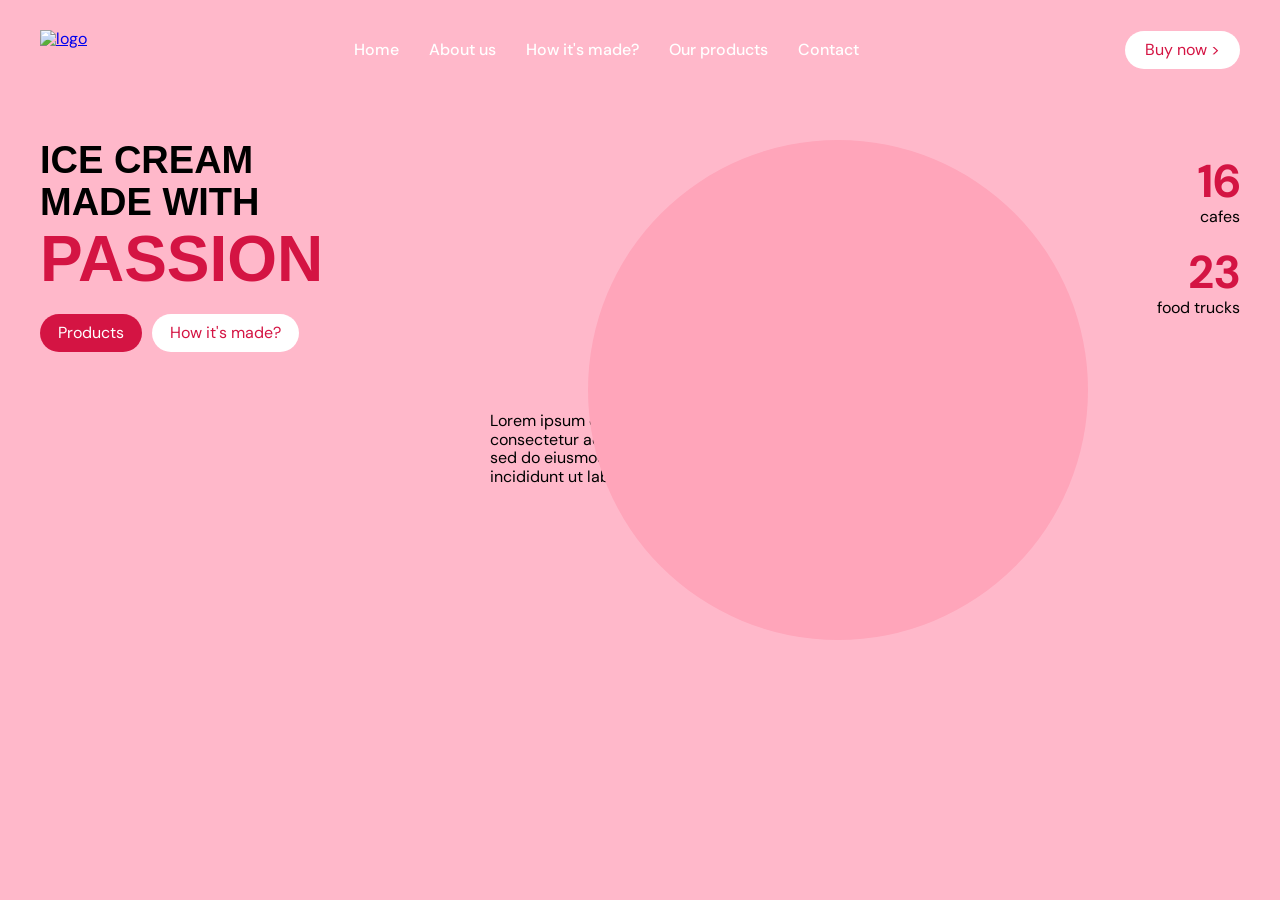
==== index.html @ 5d93f4d3 "Update index.html" ====
<!DOCTYPE html>
<html lang="en">
<head>
    <meta charset="UTF-8" />
    <meta name="viewport" content="width=device-width, initial-scale=1.0" />
    <title>IceCream</title>
    <!-- normalize -->
    <link rel="stylesheet" href="https://cdnjs.cloudflare.com/ajax/libs/modern-normalize/1.0.0/modern-normalize.min.css" />
    <!-- fonts -->
    <link href="https://fonts.googleapis.com/css2?family=Titan+One&display=swap" rel="stylesheet" />
    <link
        href="https://fonts.googleapis.com/css2?family=DM+Sans:ital,opsz,wght@0,9..40,100..1000;1,9..40,100..1000&display=swap"
        rel="stylesheet" />
    <!-- styles -->
    <link rel="stylesheet" href="./css/styles.css" />
</head>
<body>
    <!--------------------------header--------------------------------><!--------------------------header--------------------------------><!--------------------------header-------------------------------->
    <header class="header">
        <a href="#" class="header__logo">
            <img src="./img/logo.svg" alt="logo" />
        </a>
    
        <nav class="header__nav">
            <ul class="header__list">
                <li class="header__item">
                    <a href="#" class="header__link">Home</a>
                </li>
                <li class="header__item">
                    <a href="#" class="header__link">About us</a>
                </li>
                <li class="header__item">
                    <a href="#" class="header__link">How it's made?</a>
                </li>
                <li class="header__item">
                    <a href="#" class="header__link">Our products</a>
                </li>
                <li class="header__item">
                    <a href="#" class="header__link">Contact</a>
                </li>
            </ul>
        </nav>
    
        <button class="header__btn">Buy now ></button>
    </header>
        <!--------------------------hero--------------------------------><!--------------------------hero--------------------------------><!--------------------------hero-------------------------------->
    <main class="main">
        <section class="hero">
            <div class="hero__content">
                <h2 class="hero__title">
                    ICE CREAM <br />
                    MADE WITH <br />
                    <span class="hero__accent">PASSION</span>
                </h2>
    
                <div class="hero__buttons">
                    <button class="hero__btn hero__btn--primary">Products</button>
                    <button class="hero__btn hero__btn--secondary">
                        How it's made?
                    </button>
                </div>
            </div>
    
            <div class="hero__image">
                <img src="./img/icecream.svg" alt="" />
            </div>
    
            <div class="hero__stats">
                <p class="hero__stat"><span>16</span> cafes</p>
                <p class="hero__stat"><span>23</span> food trucks</p>
            </div>
        </section>
    
        <section class="hero-bottom">
            <div class="hero-bottom__milk">
                <img src="./img/milk.svg" alt="" />
            </div>
    
            <p class="hero-bottom__text">
                Lorem ipsum dolor sit amet, consectetur adipiscing elit, sed do
                eiusmod tempor incididunt ut labore et.
            </p>
    
            <div class="hero-bottom__girl">
                <img src="./img/girl.svg" alt="" />
            </div>
        </section>
    </main>
<section class="products"></section>
</body>
</html>
---- css/styles.css ----
@import url('https://fonts.googleapis.com/css2?family=Montserrat:wght@400;700&family=Titan+One&display=swap');

/* ===== VARIABLES ===== */
:root {
  --color-white: #fff;
  --color-black: #000;
  --color-comment-bg: #fafafa;
  --color-gray: #fff5f6;
  --color-btn-hover-bg: #ecebeb;
  --color-color-lines: #e1e1e1;
  --color-dots: #d9d9d9;
  --color-text-second: #907e82;
  --color-text-primary: #000;
  --color-primary: #d41443;
  --color-primary-hover: #d41342;
  --color-primary-accent: #c7133e;
  --color-secondary-title-color: #ffa5ba;
  --color-bg-color: #ffb8ca;
  --color-location-time-text: #fea5bb;
  --color-cafe: #f0d1a5;
  --color-food-truck: #c2e297;
}

/* ===== BASE ===== */
* { margin: 0; padding: 0; box-sizing: border-box; }

body { font-family: "DM Sans", sans-serif; background: var(--color-bg-color); color: var(--color-text-primary); }

img { display: block; max-width: 100%; height: auto; }

.container { max-width: 1200px; margin: 0 auto; padding: 0 15px; }

/* ===== HEADER ===== */
.header, .main { max-width: 1280px; margin: 0 auto; width: 100%; }

.header { display: flex; align-items: center; justify-content: space-between; padding: 30px 40px; }

.header__logo img { height: 40px; }

.header__list { display: flex; gap: 30px; list-style: none; }

.header__link { text-decoration: none; color: var(--color-white); font-weight: 500; }
.header__link:hover { color: var(--color-primary); }

.header__btn {
  background: var(--color-white);
  color: var(--color-primary);
  border: none;
  padding: 10px 20px;
  border-radius: 25px;
  cursor: pointer;
  white-space: nowrap;
}

/* ===== HERO ===== */
.hero { display: flex; align-items: center; justify-content: space-between; padding: 40px; position: relative; }

.hero::before {
  content: "";
  position: absolute;
  width: 500px;
  height: 500px;
  background: var(--color-secondary-title-color);
  border-radius: 50%;
  right: 15%;
  top: 40px;
  z-index: 0;
}

.hero__content { max-width: 300px; z-index: 2; }
.hero__title { font-family: "Fredoka", sans-serif; font-size: 38px; line-height: 1.1; }
.hero__accent { font-size: 64px; color: var(--color-primary); }
.hero__buttons { margin-top: 20px; display: flex; gap: 10px; }
.hero__btn { border: none; padding: 10px 18px; border-radius: 25px; cursor: pointer; }
.hero__btn--primary { background: var(--color-primary); color: var(--color-white); }
.hero__btn--secondary { background: var(--color-white); color: var(--color-primary); }
.hero__image { z-index: 2; max-width: 250px; }
.hero__stats { text-align: right; }
.hero__stat { margin-bottom: 20px; }
.hero__stat span { display: block; font-size: 46px; font-weight: 700; color: var(--color-primary); }

/* ===== HERO BOTTOM ===== */
.hero-bottom { display: flex; align-items: center; justify-content: space-between; padding: 20px 40px; gap: 20px; }
.hero-bottom__text { max-width: 220px; }
.hero-bottom__milk img { width: 180px; }
.hero-bottom__girl img { width: 260px; }

/* ===== TESTIMONIAL ===== */
.testimonial { margin-top: 80px; }
.profile-img { display: block; margin: 0 auto; }

.testimonial-box {
  width: 70%;
  max-width: 700px;
  margin: 50px auto;
  padding: 30px 40px;
  background: #e1e1e1;
  text-align: center;
  border-radius: 6px;
  position: relative;
  font-family: Arial, sans-serif;
}

.quote-icon { font-size: 120px; color: #d3d3d3; position: absolute; left: 20px; top: 10px; }
.icons { margin-top: 10px; }
.dot { display: inline-block; width: 8px; height: 8px; margin: 0 5px; background: #ccc; border-radius: 50%; }
.dot.active { background: var(--color-primary); }

/* ===== HM (STATS) ===== */
.hm { background: var(--color-gray); padding: 80px 0; font-family: 'Montserrat', sans-serif; }
.hm .container { max-width: 1100px; }
.hm__top { text-align: center; margin-bottom: 60px; }
.hm__pre { color: var(--color-secondary-title-color); font-family: 'Titan One', cursive; font-size: 18px; display: block; margin-bottom: 15px; }
.hm__ttl { color: var(--color-primary); font-family: 'Titan One', cursive; font-size: clamp(32px, 5vw, 58px); text-transform: uppercase; line-height: 1.1; }
.hm__main { display: flex; align-items: center; justify-content: center; gap: 60px; margin-bottom: 80px; }
.hm__visual { flex: 0 1 500px; }
.hm__info { flex: 0 1 450px; }
.hm__img { width: 100%; height: auto; display: block; }
.hm__txt { font-size: 14px; line-height: 1.8; margin-bottom: 25px; font-weight: 700; }
.hm__btn { display: inline-block; background: var(--color-white); color: var(--color-primary); padding: 12px 35px; border-radius: 25px; text-decoration: none; font-weight: 700; transition: .3s; }
.hm__btn:hover { background: var(--color-primary-hover); color: var(--color-white); }
.hm__stats { display: flex; justify-content: space-between; gap: 30px; }
.hm__item { flex: 1; }
.hm__icon { height: 50px; margin-bottom: 20px; }
.hm__val { display: block; font-family: 'Titan One', cursive; font-size: 48px; color: var(--color-primary); margin-bottom: 10px; }
.hm__stat-txt { font-size: 14px; line-height: 1.5; font-weight: 700; }

/* ===== LOCATIONS ===== */
.fill { height: 200px; }
.locations, .passion { background: var(--color-gray) 100% 0% no-repeat; }

.locations {
  background-image: url(./img/dots-locations.png);
  position: relative;
  padding: 400px 100px 120px;
}

.locations__list { display: flex; justify-content: center; gap: 40px; list-style: none; padding: 0; margin: 0; position: absolute; top: -102px; }

.locations__card {
  max-width: 330px;
  flex-basis: calc((100% - 60px) / 3);
  background: var(--color-white);
  border-radius: 24px;
  padding: 40px;
  box-shadow: 0 10px 30px rgba(0,0,0,.08);
}

.locations__badge { font-size: 12px; padding: 4px 10px; border-radius: 4px; font-weight: 600; display: inline-block; margin-bottom: 15px; }
.locations__card--cafe .locations__badge { background: var(--color-cafe); }
.locations__card--truck .locations__badge { background: var(--color-food-truck); }
.locations__city { font-size: 18px; margin: 0 0 10px; }
.locations__desc { color: var(--color-text-second); font-size: 14px; margin-bottom: 20px; padding-bottom: 32px; }
.locations__schedule { margin: 10px 0; padding-bottom: 32px; }
.locations__schedule dt { font-weight: 600; }
.locations__schedule dd { color: var(--color-location-time-text); font-size: 14px; margin: 0 0 10px; }
.locations__contact a { color: var(--color-text-second); font-size: 14px; margin-top: 20px; list-style: none; }
.locations__contact-tel, .locations__contact-mail { color: var(--color-text-second); font-weight: 500; }
.locations__contact-tel { padding-right: 30px; }
.locations__divider { border: none; border-top: 1px solid var(--color-color-lines); margin: 20px 0; padding-bottom: 32px; }
.locations__buttons { padding-top: 86px; display: flex; justify-content: center; gap: 20px; margin-top: 50px; }

.button { padding: 14px 46px; border-radius: 25px; font-weight: 600; cursor: pointer; border: none; }
.button--main { background: var(--color-primary); color: var(--color-white); }
.button--main:hover { background: var(--color-primary-hover); box-shadow: var(--color-primary-accent) 0 0 8px 2px; }
.button--outline { background: var(--color-white); color: var(--color-primary); }
.button--outline:hover { background: var(--color-btn-hover-bg); box-shadow: var(--color-text-second) 0 0 8px 2px; }

/* ===== PASSION ===== */
.passion { padding: 80px 40px; }
.passion__top { display: flex; justify-content: space-between; align-items: flex-start; }
.passion__title { font-size: 58px; font-weight: 400; color: var(--color-primary); line-height: 1; font-family: "Titan One", sans-serif; margin: 0; }
.passion__subtitle { display: block; font-size: 30px; color: var(--color-secondary-title-color); font-weight: 400; letter-spacing: 4%; margin-bottom: 10px; }
.passion__right { display: flex; flex-direction: column; align-items: flex-end; gap: 15px; }
.passion__social { display: flex; gap: 20px; list-style: none; padding: 0; }
.passion__social-link { width: 34px; height: 34px; display: flex; align-items: center; justify-content: center; background: var(--color-secondary-title-color); border-radius: 50%; }
.passion__social-link:hover { background: var(--color-primary); box-shadow: var(--color-primary) 0 0 8px 2px; }
.passion__social-icon { width: 20px; height: 20px; fill: var(--color-white); }
.passion__contact { font-size: 14px; font-style: normal; }
.passion__phone { color: var(--color-primary); font-weight: 600; }
.passion__copyright { margin-top: 60px; padding-top: 20px; border-top: 1px solid var(--color-color-lines); text-align: center; }
.passion__copyright p { margin: 0; font-size: 14px; color: var(--color-text-second); }

/* ===== MEDIA QUERIES ===== */
@media (max-width: 1200px) {
  .header, .main { max-width: 1000px; }
  .header { padding: 20px 30px; }
  .header__list { gap: 20px; }
  .hero { padding: 30px; }
  .hero::before { width: 420px; height: 420px; right: 10%; top: 60px; }
  .hero__title { font-size: 32px; }
  .hero__accent { font-size: 52px; }
  .hero__image { max-width: 220px; }
  .hero__stat span { font-size: 36px; }
  .hero-bottom { padding: 20px 30px; }
  .hero-bottom__milk img { width: 140px; }
  .hero-bottom__girl img { width: 200px; }
  .locations__list { gap: 30px; }
  .locations__card { flex: 1 1 calc((100% - 60px) / 3); padding: 35px; }
}

@media (max-width: 1024px) {
  .hm .container { max-width: 900px; }
  .hm__main { gap: 30px; }
  .hm__val { font-size: 40px; }
}

@media (max-width: 768px) {
  .header { padding: 20px; }
  .header__nav { display: none; }
  .hero { padding: 30px 20px; }
  .hero::before { width: 300px; height: 300px; right: 5%; top: 80px; }
  .hero__title { font-size: 26px; }
  .hero__accent { font-size: 40px; }
  .hero__image { max-width: 160px; }
  .hero__stats { position: absolute; right: 20px; top: 120px; }
  .hero__stat span { font-size: 28px; }
  .hero-bottom { padding: 20px; }
  .hero-bottom__milk img { width: 120px; }
  .hero-bottom__girl img { width: 160px; }
  .hero-bottom__text { max-width: 180px; font-size: 14px; }
  .hm { padding: 60px 0; }
  .hm__main { flex-direction: column; text-align: center; margin-bottom: 60px; }
  .hm__visual { max-width: 400px; }
  .hm__stats { flex-direction: column; align-items: center; gap: 40px; }
  .hm__item { text-align: center; max-width: 320px; }
  .locations__list { gap: 20px; }
  .locations__card { flex-basis: calc((100% - 40px) / 3); padding: 20px; }
  .locations__buttons { flex-direction: column; align-items: center; gap: 15px; }
  .passion__title { font-size: 48px; width: 340px; height: 183px; }
  .passion__subtitle { font-size: 26px; }
  .fill { height: 78px; }
}

@media (max-width: 480px) {
  .header { padding: 15px; }
  .header__btn { display: none; }
  .hero { flex-direction: column; align-items: flex-start; padding: 20px 15px; }
  .hero::before { width: 250px; height: 250px; right: 50%; transform: translateX(50%); top: 60px; }
  .hero__content { max-width: 100%; }
  .hero__title { font-size: 22px; }
  .hero__accent { font-size: 34px; }
  .hero__buttons { flex-wrap: wrap; }
  .hero__image { margin: 20px auto 0; max-width: 180px; }
  .hero__stats { position: static; text-align: left; margin-top: 20px; }
  .hero__stat span { font-size: 24px; }
  .hero-bottom { flex-direction: column; align-items: flex-start; padding: 20px 15px; }
  .hero-bottom__milk img { width: 100px; }
  .hero-bottom__girl img { width: 140px; }
  .hero-bottom__text { max-width: 100%; font-size: 14px; }
  .hm__ttl { font-size: 28px; }
  .hm__val { font-size: 34px; }
  .hm__btn { width: 100%; text-align: center; }
  .fill { height: 84px; }
  .locations { padding: 60px 20px; }
  .locations__list { flex-direction: column; align-items: center; gap: 25px; }
  .locations__card { width: 100%; max-width: 320px; }
  .passion__top { flex-direction: column; gap: 30px; }
  .passion__right { align-items: flex-start; }
  .passion__title { font-size: 34px; }
  .passion__subtitle { font-size: 18px; }
}
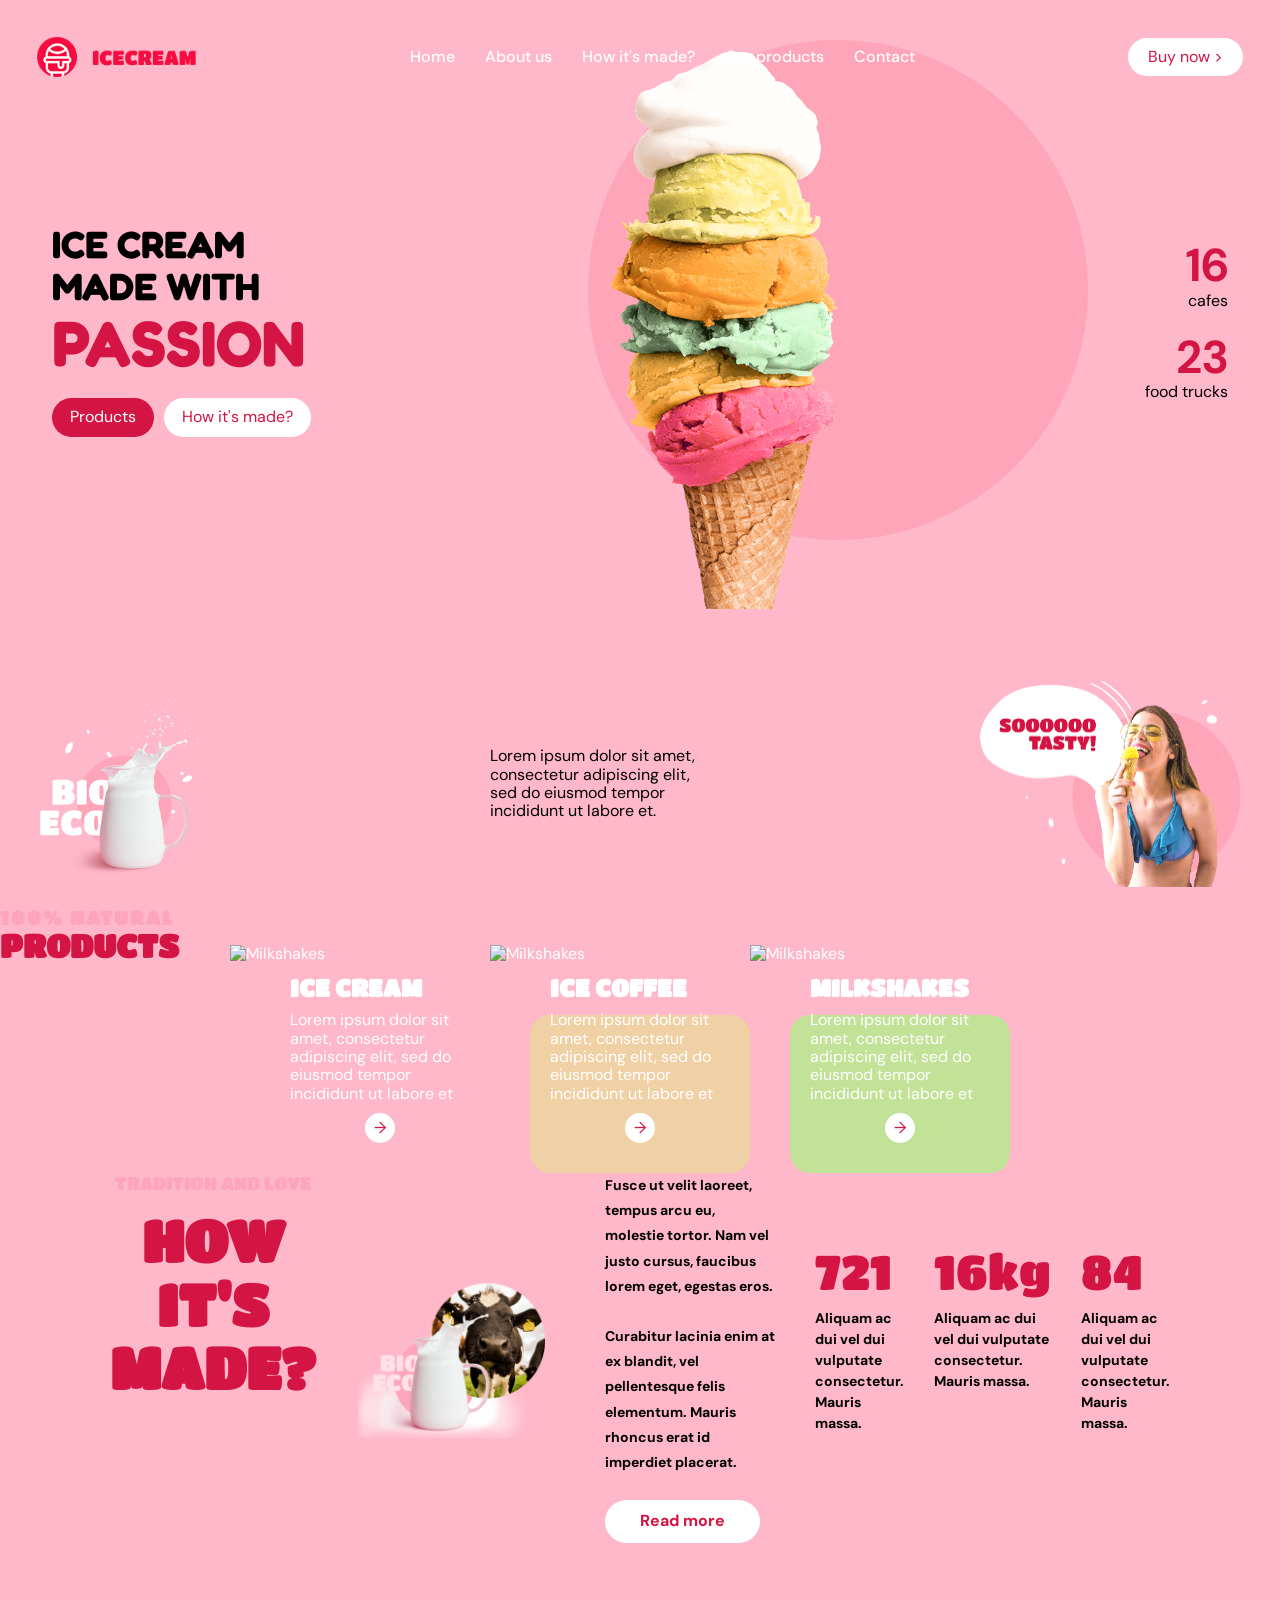
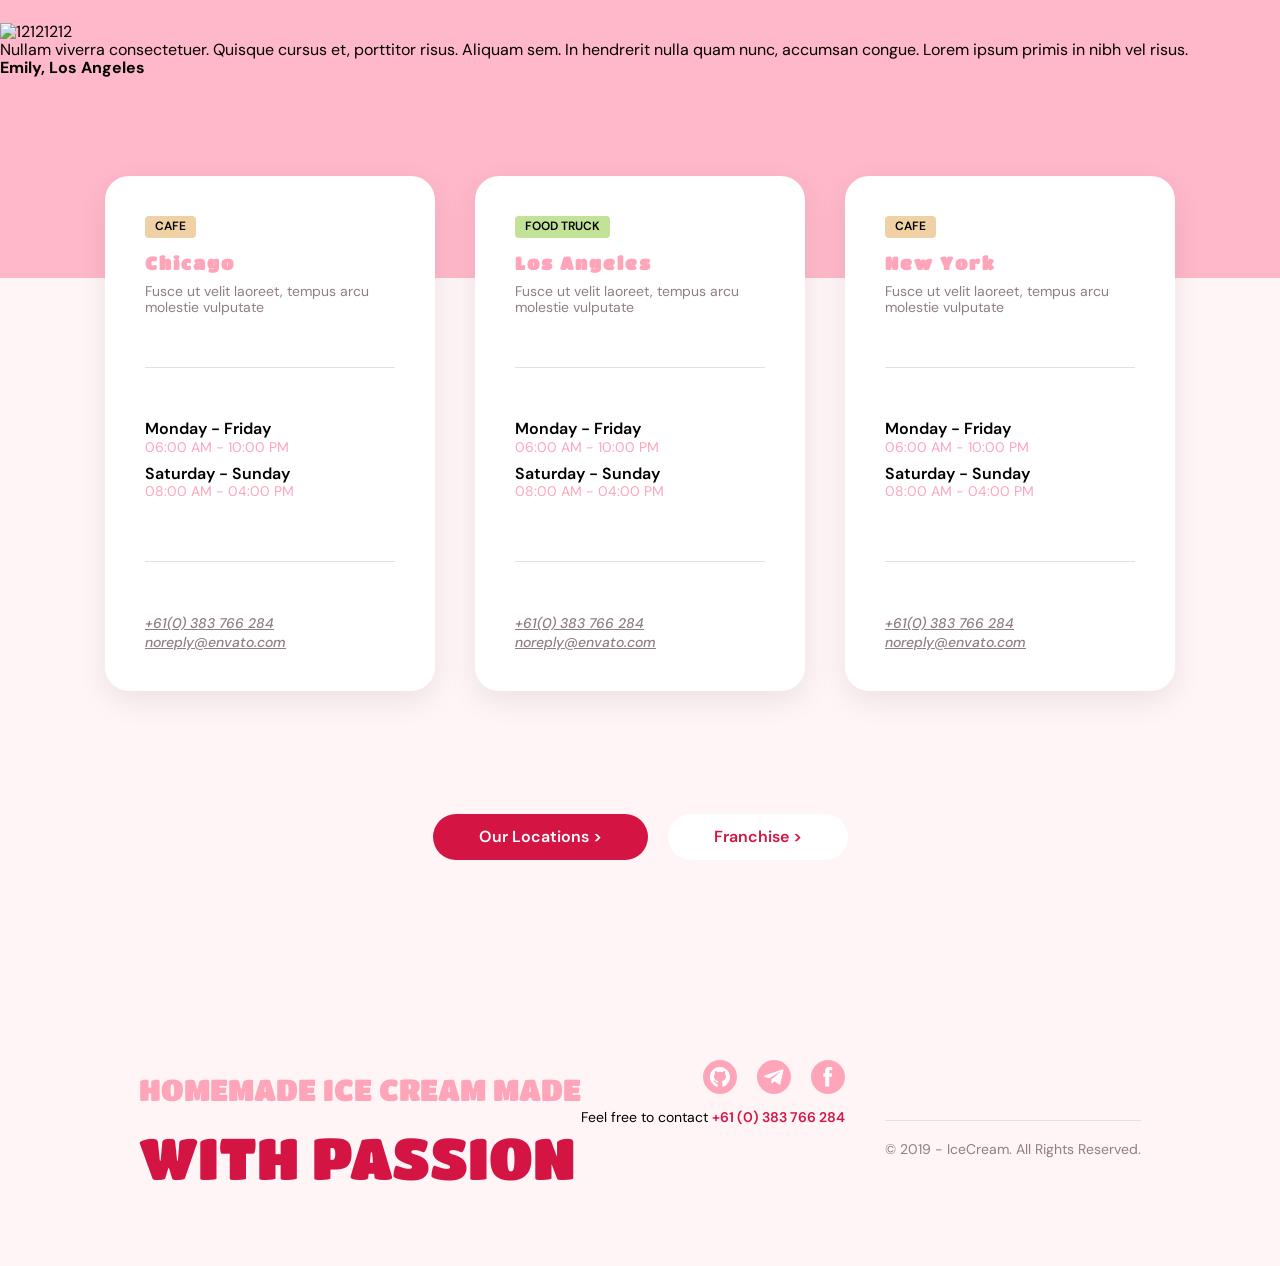
==== commit 7567ea9c: "update" ====
--- a/index.html
+++ b/index.html
@@ -1,91 +1,233 @@
 <!DOCTYPE html>
 <html lang="en">
 <head>
-    <meta charset="UTF-8" />
-    <meta name="viewport" content="width=device-width, initial-scale=1.0" />
-    <title>IceCream</title>
-    <!-- normalize -->
-    <link rel="stylesheet" href="https://cdnjs.cloudflare.com/ajax/libs/modern-normalize/1.0.0/modern-normalize.min.css" />
-    <!-- fonts -->
-    <link href="https://fonts.googleapis.com/css2?family=Titan+One&display=swap" rel="stylesheet" />
-    <link
-        href="https://fonts.googleapis.com/css2?family=DM+Sans:ital,opsz,wght@0,9..40,100..1000;1,9..40,100..1000&display=swap"
-        rel="stylesheet" />
-    <!-- styles -->
-    <link rel="stylesheet" href="./css/styles.css" />
+  <meta charset="UTF-8">
+  <meta name="viewport" content="width=device-width, initial-scale=1.0">
+  <title>IceCream</title>
+  <link rel="stylesheet" href="https://cdnjs.cloudflare.com/ajax/libs/modern-normalize/1.0.0/modern-normalize.min.css">
+  <link href="https://fonts.googleapis.com/css2?family=Fredoka:wght@400;500;700&family=DM+Sans:wght@400;500&family=Montserrat:wght@400;700&family=Titan+One&display=swap" rel="stylesheet">
+  <link rel="stylesheet" href="./css/styles.css">
 </head>
 <body>
-    <!--------------------------header--------------------------------><!--------------------------header--------------------------------><!--------------------------header-------------------------------->
-    <header class="header">
-        <a href="#" class="header__logo">
-            <img src="./img/logo.svg" alt="logo" />
-        </a>
-    
-        <nav class="header__nav">
-            <ul class="header__list">
-                <li class="header__item">
-                    <a href="#" class="header__link">Home</a>
-                </li>
-                <li class="header__item">
-                    <a href="#" class="header__link">About us</a>
-                </li>
-                <li class="header__item">
-                    <a href="#" class="header__link">How it's made?</a>
-                </li>
-                <li class="header__item">
-                    <a href="#" class="header__link">Our products</a>
-                </li>
-                <li class="header__item">
-                    <a href="#" class="header__link">Contact</a>
-                </li>
-            </ul>
-        </nav>
-    
-        <button class="header__btn">Buy now ></button>
-    </header>
-        <!--------------------------hero--------------------------------><!--------------------------hero--------------------------------><!--------------------------hero-------------------------------->
-    <main class="main">
-        <section class="hero">
-            <div class="hero__content">
-                <h2 class="hero__title">
-                    ICE CREAM <br />
-                    MADE WITH <br />
-                    <span class="hero__accent">PASSION</span>
-                </h2>
-    
-                <div class="hero__buttons">
-                    <button class="hero__btn hero__btn--primary">Products</button>
-                    <button class="hero__btn hero__btn--secondary">
-                        How it's made?
-                    </button>
-                </div>
-            </div>
-    
-            <div class="hero__image">
-                <img src="./img/icecream.svg" alt="" />
-            </div>
-    
-            <div class="hero__stats">
-                <p class="hero__stat"><span>16</span> cafes</p>
-                <p class="hero__stat"><span>23</span> food trucks</p>
-            </div>
+
+  <header class="header">
+    <a href="#" class="header__logo"><img src="./img/logo.svg" alt="logo"></a>
+    <nav class="header__nav">
+      <ul class="header__list">
+        <li><a href="#" class="header__link">Home</a></li>
+        <li><a href="#" class="header__link">About us</a></li>
+        <li><a href="#" class="header__link">How it's made?</a></li>
+        <li><a href="#" class="header__link">Our products</a></li>
+        <li><a href="#" class="header__link">Contact</a></li>
+      </ul>
+    </nav>
+    <button class="header__btn">Buy now ></button>
+  </header>
+
+  <main class="main">
+
+    <section class="hero">
+      <section class="hero__content">
+        <h2 class="hero__title">ICE CREAM <br> MADE WITH <br> <span class="hero__accent">PASSION</span></h2>
+        <div class="hero__buttons">
+          <button class="hero__btn hero__btn--primary">Products</button>
+          <button class="hero__btn hero__btn--secondary">How it's made?</button>
+        </div>
+      </section>
+      <div class="hero__image"><img src="./img/icecream.svg" alt=""></div>
+      <section class="hero__stats">
+        <p class="hero__stat"><span>16</span> cafes</p>
+        <p class="hero__stat"><span>23</span> food trucks</p>
+      </section>
+    </section>
+
+    <section class="hero-bottom">
+      <div class="hero-bottom__milk"><img src="./img/milk.svg" alt=""></div>
+      <p class="hero-bottom__text">Lorem ipsum dolor sit amet, consectetur adipiscing elit, sed do eiusmod tempor incididunt ut labore et.</p>
+      <div class="hero-bottom__girl"><img src="./img/girl.svg" alt=""></div>
+    </section>
+
+<h3>100% NATURAL</h3>
+<h1>PRODUCTS</h1>
+
+<div class="container">
+
+  <ul class="icecream-card">
+    <li class="ice-card"><img class="products__img" src="./img/ice-cream.png"
+        srcset="images/ice-cream.png 1x, images/ice-cream@2x.png 2x" alt="Milkshakes"></li>
+    <li class="ice-card">
+      <h2>ICE CREAM</h2>
+    </li>
+    <li class="ice-card">
+      <p>Lorem ipsum dolor sit amet, consectetur adipiscing elit, sed do eiusmod tempor incididunt ut labore et</p>
+    </li>
+    <li class="ice-card">
+      <div class="Products__button">→</div>
+    </li>
+  </ul>
+
+  <ul class="icecoffee-card">
+    <li class="ice-card"><img class="products__img" src="./img/ice-coffee.png"
+        srcset="images/ice-coffee.png 1x, images/ice-coffee@2x.png 2x" alt="Milkshakes"></li>
+    <li class="ice-card">
+      <h2>ICE COFFEE</h2>
+    </li>
+    <li class="ice-card">
+      <p>Lorem ipsum dolor sit amet, consectetur adipiscing elit, sed do eiusmod tempor incididunt ut labore et</p>
+    </li>
+    <li class="ice-card">
+      <div class="Products__button">→</div>
+    </li>
+  </ul>
+
+  <ul class="milkshake-card">
+    <li class="ice-card"><img class="products__img" src="./img/milkshake.png"
+        srcset="images/milkshake.png 1x, images/milkshake@2x.png 2x" alt="Milkshakes"></li>
+    <li class="ice-card">
+      <h2>MILKSHAKES</h2>
+    </li>
+    <li class="ice-card">
+      <p>Lorem ipsum dolor sit amet, consectetur adipiscing elit, sed do eiusmod tempor incididunt ut labore et</p>
+    </li>
+    <li class="ice-card">
+      <div class="Products__button">→</div>
+    </li>
+  </ul>
+
+</div>
+
+
+    <section class="hm">
+      <div class="container">
+        <section class="hm__top">
+          <span class="hm__pre">TRADITION AND LOVE</span>
+          <h2 class="hm__ttl">HOW IT'S MADE?</h2>
         </section>
-    
-        <section class="hero-bottom">
-            <div class="hero-bottom__milk">
-                <img src="./img/milk.svg" alt="" />
-            </div>
-    
-            <p class="hero-bottom__text">
-                Lorem ipsum dolor sit amet, consectetur adipiscing elit, sed do
-                eiusmod tempor incididunt ut labore et.
-            </p>
-    
-            <div class="hero-bottom__girl">
-                <img src="./img/girl.svg" alt="" />
-            </div>
+        <section class="hm__main">
+          <div class="hm__visual">
+            <img src="./img/center-composition.png" srcset="./images/center-composition@2x.png 2x" alt="Product" class="hm__img">
+          </div>
+          <section class="hm__info">
+            <p class="hm__txt">Fusce ut velit laoreet, tempus arcu eu, molestie tortor. Nam vel justo cursus, faucibus lorem eget, egestas eros.</p>
+            <p class="hm__txt">Curabitur lacinia enim at ex blandit, vel pellentesque felis elementum. Mauris rhoncus erat id imperdiet placerat.</p>
+            <a href="#" class="hm__btn">Read more</a>
+          </section>
         </section>
-    </main>
-<section class="products"></section>
+        <section class="hm__stats">
+          <div class="hm__item">
+            <img src="./images/icon1.png" srcset="./images/icon1@2x.png 2x" alt="" class="hm__icon">
+            <span class="hm__val">721</span>
+            <p class="hm__stat-txt">Aliquam ac dui vel dui vulputate consectetur. Mauris massa.</p>
+          </div>
+          <div class="hm__item">
+            <img src="./images/icon2.png" srcset="./images/icon2@2x.png 2x" alt="" class="hm__icon">
+            <span class="hm__val">16kg</span>
+            <p class="hm__stat-txt">Aliquam ac dui vel dui vulputate consectetur. Mauris massa.</p>
+          </div>
+          <div class="hm__item">
+            <img src="./images/icon3.png" srcset="./images/icon3@2x.png 2x" alt="" class="hm__icon">
+            <span class="hm__val">84</span>
+            <p class="hm__stat-txt">Aliquam ac dui vel dui vulputate consectetur. Mauris massa.</p>
+          </div>
+        </section>
+      </div>
+    </section>
+
+    <section class="testimonial">
+      <img class="gallery" src="img/homepic.png" alt="12121212">
+      <img src="img/testimonials1 1.png" class="profile-img" alt="">
+      <div class="testimonial-box">
+        <div class="quote-icon"></div>
+        <p class="testimonial-text">Nullam viverra consectetuer. Quisque cursus et, porttitor risus. Aliquam sem. In hendrerit nulla quam nunc, accumsan congue. Lorem ipsum primis in nibh vel risus.</p>
+        <div class="line"></div>
+      </div>
+      <div class="icons">
+        <span class="dot active"></span>
+        <span class="dot"></span>
+        <span class="dot"></span>
+      </div>
+      <h4>Emily, Los Angeles</h4>
+    </section>
+
+    <section class="fill"></section>
+
+    <section class="locations">
+      <div class="container">
+        <ul class="locations__list">
+          <li class="locations__card locations__card--cafe">
+            <span class="locations__badge">CAFE</span>
+            <h3 class="locations__city">Chicago</h3>
+            <p class="locations__desc">Fusce ut velit laoreet, tempus arcu molestie vulputate</p>
+            <hr class="locations__divider">
+            <dl class="locations__schedule">
+              <dt>Monday - Friday</dt><dd>06:00 AM - 10:00 PM</dd>
+              <dt>Saturday - Sunday</dt><dd>08:00 AM - 04:00 PM</dd>
+            </dl>
+            <hr class="locations__divider">
+            <address class="locations__contact">
+              <a class="locations__contact-tel" href="tel:+610383766284">+61(0) 383 766 284</a>
+              <a class="locations__contact-mail" href="mailto:noreply@envato.com">noreply@envato.com</a>
+            </address>
+          </li>
+          <li class="locations__card locations__card--truck">
+            <span class="locations__badge">FOOD TRUCK</span>
+            <h3 class="locations__city">Los Angeles</h3>
+            <p class="locations__desc">Fusce ut velit laoreet, tempus arcu molestie vulputate</p>
+            <hr class="locations__divider">
+            <dl class="locations__schedule">
+              <dt>Monday - Friday</dt><dd>06:00 AM - 10:00 PM</dd>
+              <dt>Saturday - Sunday</dt><dd>08:00 AM - 04:00 PM</dd>
+            </dl>
+            <hr class="locations__divider">
+            <address class="locations__contact">
+              <a class="locations__contact-tel" href="tel:+610383766284">+61(0) 383 766 284</a>
+              <a class="locations__contact-mail" href="mailto:noreply@envato.com">noreply@envato.com</a>
+            </address>
+          </li>
+          <li class="locations__card locations__card--cafe">
+            <span class="locations__badge">CAFE</span>
+            <h3 class="locations__city">New York</h3>
+            <p class="locations__desc">Fusce ut velit laoreet, tempus arcu molestie vulputate</p>
+            <hr class="locations__divider">
+            <dl class="locations__schedule">
+              <dt>Monday - Friday</dt><dd>06:00 AM - 10:00 PM</dd>
+              <dt>Saturday - Sunday</dt><dd>08:00 AM - 04:00 PM</dd>
+            </dl>
+            <hr class="locations__divider">
+            <address class="locations__contact">
+              <a class="locations__contact-tel" href="tel:+610383766284">+61(0) 383 766 284</a>
+              <a class="locations__contact-mail" href="mailto:noreply@envato.com">noreply@envato.com</a>
+            </address>
+          </li>
+        </ul>
+        <div class="locations__buttons">
+          <button class="button button--main">Our Locations ></button>
+          <button class="button button--outline">Franchise ></button>
+        </div>
+      </div>
+    </section>
+
+  </main>
+
+  <footer class="passion">
+    <div class="container">
+      <section class="passion__top">
+        <h2 class="passion__title">
+          <span class="passion__subtitle">HOMEMADE ICE CREAM MADE</span>
+          WITH PASSION
+        </h2>
+        <div class="passion__right">
+          <ul class="passion__social">
+            <li><a href="https://github.com/" class="passion__social-link"><svg class="passion__social-icon"><use href="./img/symbol-defs.svg#icon-github"></use></svg></a></li>
+            <li><a href="https://web.telegram.org" class="passion__social-link"><svg class="passion__social-icon"><use href="./img/symbol-defs.svg#icon-telegram"></use></svg></a></li>
+            <li><a href="https://www.facebook.com/" class="passion__social-link"><svg class="passion__social-icon"><use href="./img/symbol-defs.svg#icon-facebook"></use></svg></a></li>
+          </ul>
+          <address class="passion__contact">Feel free to contact <span class="passion__phone">+61 (0) 383 766 284</span></address>
+        </div>
+      </section>
+      <div class="passion__copyright"><p>© 2019 - IceCream. All Rights Reserved.</p></div>
+    </div>
+  </footer>
+
 </body>
 </html>
--- a/css/styles.css
+++ b/css/styles.css
@@ -1,262 +1,961 @@
-@import url('https://fonts.googleapis.com/css2?family=Montserrat:wght@400;700&family=Titan+One&display=swap');
-
-/* ===== VARIABLES ===== */
-:root {
-  --color-white: #fff;
-  --color-black: #000;
-  --color-comment-bg: #fafafa;
-  --color-gray: #fff5f6;
-  --color-btn-hover-bg: #ecebeb;
-  --color-color-lines: #e1e1e1;
-  --color-dots: #d9d9d9;
-  --color-text-second: #907e82;
-  --color-text-primary: #000;
-  --color-primary: #d41443;
-  --color-primary-hover: #d41342;
-  --color-primary-accent: #c7133e;
-  --color-secondary-title-color: #ffa5ba;
-  --color-bg-color: #ffb8ca;
-  --color-location-time-text: #fea5bb;
-  --color-cafe: #f0d1a5;
-  --color-food-truck: #c2e297;
-}
-
-/* ===== BASE ===== */
-* { margin: 0; padding: 0; box-sizing: border-box; }
-
-body { font-family: "DM Sans", sans-serif; background: var(--color-bg-color); color: var(--color-text-primary); }
-
-img { display: block; max-width: 100%; height: auto; }
-
-.container { max-width: 1200px; margin: 0 auto; padding: 0 15px; }
-
-/* ===== HEADER ===== */
-.header, .main { max-width: 1280px; margin: 0 auto; width: 100%; }
-
-.header { display: flex; align-items: center; justify-content: space-between; padding: 30px 40px; }
-
-.header__logo img { height: 40px; }
-
-.header__list { display: flex; gap: 30px; list-style: none; }
-
-.header__link { text-decoration: none; color: var(--color-white); font-weight: 500; }
-.header__link:hover { color: var(--color-primary); }
-
-.header__btn {
-  background: var(--color-white);
-  color: var(--color-primary);
-  border: none;
-  padding: 10px 20px;
-  border-radius: 25px;
-  cursor: pointer;
-  white-space: nowrap;
-}
-
-/* ===== HERO ===== */
-.hero { display: flex; align-items: center; justify-content: space-between; padding: 40px; position: relative; }
-
-.hero::before {
-  content: "";
-  position: absolute;
-  width: 500px;
-  height: 500px;
-  background: var(--color-secondary-title-color);
-  border-radius: 50%;
-  right: 15%;
-  top: 40px;
-  z-index: 0;
-}
-
-.hero__content { max-width: 300px; z-index: 2; }
-.hero__title { font-family: "Fredoka", sans-serif; font-size: 38px; line-height: 1.1; }
-.hero__accent { font-size: 64px; color: var(--color-primary); }
-.hero__buttons { margin-top: 20px; display: flex; gap: 10px; }
-.hero__btn { border: none; padding: 10px 18px; border-radius: 25px; cursor: pointer; }
-.hero__btn--primary { background: var(--color-primary); color: var(--color-white); }
-.hero__btn--secondary { background: var(--color-white); color: var(--color-primary); }
-.hero__image { z-index: 2; max-width: 250px; }
-.hero__stats { text-align: right; }
-.hero__stat { margin-bottom: 20px; }
-.hero__stat span { display: block; font-size: 46px; font-weight: 700; color: var(--color-primary); }
-
-/* ===== HERO BOTTOM ===== */
-.hero-bottom { display: flex; align-items: center; justify-content: space-between; padding: 20px 40px; gap: 20px; }
-.hero-bottom__text { max-width: 220px; }
-.hero-bottom__milk img { width: 180px; }
-.hero-bottom__girl img { width: 260px; }
-
-/* ===== TESTIMONIAL ===== */
-.testimonial { margin-top: 80px; }
-.profile-img { display: block; margin: 0 auto; }
-
-.testimonial-box {
-  width: 70%;
-  max-width: 700px;
-  margin: 50px auto;
-  padding: 30px 40px;
-  background: #e1e1e1;
-  text-align: center;
-  border-radius: 6px;
-  position: relative;
-  font-family: Arial, sans-serif;
-}
-
-.quote-icon { font-size: 120px; color: #d3d3d3; position: absolute; left: 20px; top: 10px; }
-.icons { margin-top: 10px; }
-.dot { display: inline-block; width: 8px; height: 8px; margin: 0 5px; background: #ccc; border-radius: 50%; }
-.dot.active { background: var(--color-primary); }
-
-/* ===== HM (STATS) ===== */
-.hm { background: var(--color-gray); padding: 80px 0; font-family: 'Montserrat', sans-serif; }
-.hm .container { max-width: 1100px; }
-.hm__top { text-align: center; margin-bottom: 60px; }
-.hm__pre { color: var(--color-secondary-title-color); font-family: 'Titan One', cursive; font-size: 18px; display: block; margin-bottom: 15px; }
-.hm__ttl { color: var(--color-primary); font-family: 'Titan One', cursive; font-size: clamp(32px, 5vw, 58px); text-transform: uppercase; line-height: 1.1; }
-.hm__main { display: flex; align-items: center; justify-content: center; gap: 60px; margin-bottom: 80px; }
-.hm__visual { flex: 0 1 500px; }
-.hm__info { flex: 0 1 450px; }
-.hm__img { width: 100%; height: auto; display: block; }
-.hm__txt { font-size: 14px; line-height: 1.8; margin-bottom: 25px; font-weight: 700; }
-.hm__btn { display: inline-block; background: var(--color-white); color: var(--color-primary); padding: 12px 35px; border-radius: 25px; text-decoration: none; font-weight: 700; transition: .3s; }
-.hm__btn:hover { background: var(--color-primary-hover); color: var(--color-white); }
-.hm__stats { display: flex; justify-content: space-between; gap: 30px; }
-.hm__item { flex: 1; }
-.hm__icon { height: 50px; margin-bottom: 20px; }
-.hm__val { display: block; font-family: 'Titan One', cursive; font-size: 48px; color: var(--color-primary); margin-bottom: 10px; }
-.hm__stat-txt { font-size: 14px; line-height: 1.5; font-weight: 700; }
-
-/* ===== LOCATIONS ===== */
-.fill { height: 200px; }
-.locations, .passion { background: var(--color-gray) 100% 0% no-repeat; }
-
-.locations {
-  background-image: url(./img/dots-locations.png);
-  position: relative;
-  padding: 400px 100px 120px;
-}
-
-.locations__list { display: flex; justify-content: center; gap: 40px; list-style: none; padding: 0; margin: 0; position: absolute; top: -102px; }
-
-.locations__card {
-  max-width: 330px;
-  flex-basis: calc((100% - 60px) / 3);
-  background: var(--color-white);
-  border-radius: 24px;
-  padding: 40px;
-  box-shadow: 0 10px 30px rgba(0,0,0,.08);
-}
-
-.locations__badge { font-size: 12px; padding: 4px 10px; border-radius: 4px; font-weight: 600; display: inline-block; margin-bottom: 15px; }
-.locations__card--cafe .locations__badge { background: var(--color-cafe); }
-.locations__card--truck .locations__badge { background: var(--color-food-truck); }
-.locations__city { font-size: 18px; margin: 0 0 10px; }
-.locations__desc { color: var(--color-text-second); font-size: 14px; margin-bottom: 20px; padding-bottom: 32px; }
-.locations__schedule { margin: 10px 0; padding-bottom: 32px; }
-.locations__schedule dt { font-weight: 600; }
-.locations__schedule dd { color: var(--color-location-time-text); font-size: 14px; margin: 0 0 10px; }
-.locations__contact a { color: var(--color-text-second); font-size: 14px; margin-top: 20px; list-style: none; }
-.locations__contact-tel, .locations__contact-mail { color: var(--color-text-second); font-weight: 500; }
-.locations__contact-tel { padding-right: 30px; }
-.locations__divider { border: none; border-top: 1px solid var(--color-color-lines); margin: 20px 0; padding-bottom: 32px; }
-.locations__buttons { padding-top: 86px; display: flex; justify-content: center; gap: 20px; margin-top: 50px; }
-
-.button { padding: 14px 46px; border-radius: 25px; font-weight: 600; cursor: pointer; border: none; }
-.button--main { background: var(--color-primary); color: var(--color-white); }
-.button--main:hover { background: var(--color-primary-hover); box-shadow: var(--color-primary-accent) 0 0 8px 2px; }
-.button--outline { background: var(--color-white); color: var(--color-primary); }
-.button--outline:hover { background: var(--color-btn-hover-bg); box-shadow: var(--color-text-second) 0 0 8px 2px; }
-
-/* ===== PASSION ===== */
-.passion { padding: 80px 40px; }
-.passion__top { display: flex; justify-content: space-between; align-items: flex-start; }
-.passion__title { font-size: 58px; font-weight: 400; color: var(--color-primary); line-height: 1; font-family: "Titan One", sans-serif; margin: 0; }
-.passion__subtitle { display: block; font-size: 30px; color: var(--color-secondary-title-color); font-weight: 400; letter-spacing: 4%; margin-bottom: 10px; }
-.passion__right { display: flex; flex-direction: column; align-items: flex-end; gap: 15px; }
-.passion__social { display: flex; gap: 20px; list-style: none; padding: 0; }
-.passion__social-link { width: 34px; height: 34px; display: flex; align-items: center; justify-content: center; background: var(--color-secondary-title-color); border-radius: 50%; }
-.passion__social-link:hover { background: var(--color-primary); box-shadow: var(--color-primary) 0 0 8px 2px; }
-.passion__social-icon { width: 20px; height: 20px; fill: var(--color-white); }
-.passion__contact { font-size: 14px; font-style: normal; }
-.passion__phone { color: var(--color-primary); font-weight: 600; }
-.passion__copyright { margin-top: 60px; padding-top: 20px; border-top: 1px solid var(--color-color-lines); text-align: center; }
-.passion__copyright p { margin: 0; font-size: 14px; color: var(--color-text-second); }
-
-/* ===== MEDIA QUERIES ===== */
-@media (max-width: 1200px) {
-  .header, .main { max-width: 1000px; }
-  .header { padding: 20px 30px; }
-  .header__list { gap: 20px; }
-  .hero { padding: 30px; }
-  .hero::before { width: 420px; height: 420px; right: 10%; top: 60px; }
-  .hero__title { font-size: 32px; }
-  .hero__accent { font-size: 52px; }
-  .hero__image { max-width: 220px; }
-  .hero__stat span { font-size: 36px; }
-  .hero-bottom { padding: 20px 30px; }
-  .hero-bottom__milk img { width: 140px; }
-  .hero-bottom__girl img { width: 200px; }
-  .locations__list { gap: 30px; }
-  .locations__card { flex: 1 1 calc((100% - 60px) / 3); padding: 35px; }
-}
-
-@media (max-width: 1024px) {
-  .hm .container { max-width: 900px; }
-  .hm__main { gap: 30px; }
-  .hm__val { font-size: 40px; }
-}
-
-@media (max-width: 768px) {
-  .header { padding: 20px; }
-  .header__nav { display: none; }
-  .hero { padding: 30px 20px; }
-  .hero::before { width: 300px; height: 300px; right: 5%; top: 80px; }
-  .hero__title { font-size: 26px; }
-  .hero__accent { font-size: 40px; }
-  .hero__image { max-width: 160px; }
-  .hero__stats { position: absolute; right: 20px; top: 120px; }
-  .hero__stat span { font-size: 28px; }
-  .hero-bottom { padding: 20px; }
-  .hero-bottom__milk img { width: 120px; }
-  .hero-bottom__girl img { width: 160px; }
-  .hero-bottom__text { max-width: 180px; font-size: 14px; }
-  .hm { padding: 60px 0; }
-  .hm__main { flex-direction: column; text-align: center; margin-bottom: 60px; }
-  .hm__visual { max-width: 400px; }
-  .hm__stats { flex-direction: column; align-items: center; gap: 40px; }
-  .hm__item { text-align: center; max-width: 320px; }
-  .locations__list { gap: 20px; }
-  .locations__card { flex-basis: calc((100% - 40px) / 3); padding: 20px; }
-  .locations__buttons { flex-direction: column; align-items: center; gap: 15px; }
-  .passion__title { font-size: 48px; width: 340px; height: 183px; }
-  .passion__subtitle { font-size: 26px; }
-  .fill { height: 78px; }
-}
-
-@media (max-width: 480px) {
-  .header { padding: 15px; }
-  .header__btn { display: none; }
-  .hero { flex-direction: column; align-items: flex-start; padding: 20px 15px; }
-  .hero::before { width: 250px; height: 250px; right: 50%; transform: translateX(50%); top: 60px; }
-  .hero__content { max-width: 100%; }
-  .hero__title { font-size: 22px; }
-  .hero__accent { font-size: 34px; }
-  .hero__buttons { flex-wrap: wrap; }
-  .hero__image { margin: 20px auto 0; max-width: 180px; }
-  .hero__stats { position: static; text-align: left; margin-top: 20px; }
-  .hero__stat span { font-size: 24px; }
-  .hero-bottom { flex-direction: column; align-items: flex-start; padding: 20px 15px; }
-  .hero-bottom__milk img { width: 100px; }
-  .hero-bottom__girl img { width: 140px; }
-  .hero-bottom__text { max-width: 100%; font-size: 14px; }
-  .hm__ttl { font-size: 28px; }
-  .hm__val { font-size: 34px; }
-  .hm__btn { width: 100%; text-align: center; }
-  .fill { height: 84px; }
-  .locations { padding: 60px 20px; }
-  .locations__list { flex-direction: column; align-items: center; gap: 25px; }
-  .locations__card { width: 100%; max-width: 320px; }
-  .passion__top { flex-direction: column; gap: 30px; }
-  .passion__right { align-items: flex-start; }
-  .passion__title { font-size: 34px; }
-  .passion__subtitle { font-size: 18px; }
-}
+:root {
+  /* Base */
+  --color-white: #ffffff;
+  --color-black: #000000;
+
+  /* Gray */
+  --color-comment-bg: #fafafa;
+  --color-gray: #fff5f6;
+  --color-btn-hover-bg: #ecebeb;
+  --color-color-lines: #e1e1e1;
+  --color-dots: #d9d9d9;
+  --color-text-second: #907e82;
+  --color-text-primary: #000000;
+
+  /* Brand */
+  --color-primary: #d41443;
+  --color-primary-hover: #d41342;
+  --color-primary-accent: #c7133e;
+
+  /* Pink */
+  --color-secondary-title-color: #ffa5ba;
+  --color-bg-color: #ffb8ca;
+  --color-location-time-text: #fea5bb;
+
+  /* Product colors */
+  --color-cafe: #f0d1a5;
+  --color-food-truck: #c2e297;
+}
+
+body {
+  font-family: "DM Sans", sans-serif;
+  margin: 0;
+  color: var(--color-text-primary);
+}
+
+.container {
+  max-width: 1200px;
+  margin: 0 auto;
+  padding: 0 15px;
+}
+
+* {
+  margin: 0;
+  padding: 0;
+  box-sizing: border-box;
+}
+
+body {
+  font-family: "DM Sans", sans-serif;
+  background: #ffb8ca;
+  color: #fff;
+  font-family: "DM Sans", sans-serif;
+    margin: 0;
+    color: var(--color-text-primary);
+}
+ul{
+  list-style: none;
+  padding: 0;
+}
+
+img {
+  display: block;
+  max-width: 100%;
+  height: auto;
+}
+
+/* ================= CONTAINER ================= */
+
+.header,
+.main {
+  max-width: 1280px;
+  margin: 0 auto;
+  width: 100%;
+}
+
+/* ================= HEADER ================= */
+
+.header {
+  position: absolute;
+  display: flex;
+  align-items: center;
+  justify-content: space-between;
+  padding: 37px ;
+  z-index: 100;
+}
+
+.header__logo img {
+  height: 40px;
+}
+
+
+.header__list {
+  display: flex;
+  gap: 30px;
+  list-style: none;
+}
+
+.header__link {
+  text-decoration: none;
+  color: #fff;
+  font-weight: 500;
+}
+
+.header__link:hover {
+  color: #d41443;
+}
+
+.header__btn {
+  background: #fff;
+  color: #d41443;
+  border: none;
+  padding: 10px 20px;
+  border-radius: 25px;
+  cursor: pointer;
+  white-space: nowrap;
+}
+
+/* ================= HERO ================= */
+
+.hero {
+  display: flex;
+  align-items: center;
+  justify-content: space-between;
+  padding: 52px;
+  position: relative;
+}
+
+/* коло */
+.hero::before {
+  content: "";
+  position: absolute;
+  width: 500px;
+  height: 500px;
+  background: #ffa5ba;
+  border-radius: 50%;
+  right: 15%;
+  top: 40px;
+  z-index: 0;
+}
+
+/* текст */
+.hero__content {
+  max-width: 300px;
+  z-index: 2;
+}
+
+.hero__title {
+  font-family: "Fredoka", sans-serif;
+  font-size: 38px;
+  line-height: 1.1;
+}
+
+.hero__accent {
+  font-size: 64px;
+  color: #d41443;
+}
+
+.hero__buttons {
+  margin-top: 20px;
+  display: flex;
+  gap: 10px;
+}
+
+.hero__btn {
+  border: none;
+  padding: 10px 18px;
+  border-radius: 25px;
+  cursor: pointer;
+}
+
+.hero__btn--primary {
+  background: #d41443;
+  color: #fff;
+}
+
+.hero__btn--secondary {
+  background: #fff;
+  color: #d41443;
+}
+
+/* картинка */
+.hero__image {
+  z-index: 2;
+  max-width: 250px;
+}
+
+/* статистика */
+.hero__stats {
+  text-align: right;
+}
+
+.hero__stat {
+  margin-bottom: 20px;
+}
+
+.hero__stat span {
+  display: block;
+  font-size: 46px;
+  font-weight: 700;
+  color: #d41443;
+}
+
+/* ================= HERO BOTTOM ================= */
+
+.hero-bottom {
+  display: flex;
+  align-items: center;
+  justify-content: space-between;
+  padding: 20px 40px;
+  gap: 20px;
+}
+
+.hero-bottom__text {
+  max-width: 220px;
+}
+
+.hero-bottom__milk img {
+  width: 180px;
+}
+
+.hero-bottom__girl img {
+  width: 260px;
+}
+
+@media (max-width: 1200px) {
+
+  .header,
+  .main {
+    max-width: 1000px;
+  }
+
+  .header {
+    padding: 20px 30px;
+  }
+
+  .header__list {
+    gap: 20px;
+  }
+
+  .hero {
+    padding: 30px;
+  }
+
+  .hero::before {
+    width: 420px;
+    height: 420px;
+    right: 10%;
+    top: 60px;
+  }
+
+  .hero__title {
+    font-size: 32px;
+  }
+
+  .hero__accent {
+    font-size: 52px;
+  }
+
+  .hero__image {
+    max-width: 220px;
+  }
+
+  .hero__stat span {
+    font-size: 36px;
+  }
+
+  .hero-bottom {
+    padding: 20px 30px;
+  }
+
+  .hero-bottom__milk img {
+    width: 140px;
+  }
+
+  .hero-bottom__girl img {
+    width: 200px;
+  }
+}
+
+@media (max-width: 768px) {
+  .header {
+    padding: 20px;
+  }
+
+  .header__nav {
+    display: none;
+  }
+
+  .hero {
+    padding: 30px 20px;
+  }
+
+  .hero::before {
+    width: 300px;
+    height: 300px;
+    right: 5%;
+    top: 80px;
+  }
+
+  .hero__title {
+    font-size: 26px;
+  }
+
+  .hero__accent {
+    font-size: 40px;
+  }
+
+  .hero__image {
+    max-width: 160px;
+  }
+
+  .hero__stats {
+    position: absolute;
+    right: 20px;
+    top: 120px;
+  }
+
+  .hero__stat span {
+    font-size: 28px;
+  }
+
+  .hero-bottom {
+    padding: 20px;
+  }
+
+  .hero-bottom__milk img {
+    width: 120px;
+  }
+
+  .hero-bottom__girl img {
+    width: 160px;
+  }
+
+  .hero-bottom__text {
+    max-width: 180px;
+    font-size: 14px;
+  }
+}
+
+@media (max-width: 480px) {
+  .header {
+    padding: 15px;
+  }
+
+  .header__btn {
+    display: none;
+  }
+
+  .hero {
+    flex-direction: column;
+    align-items: flex-start;
+    padding: 20px 15px;
+  }
+
+  .hero::before {
+    width: 250px;
+    height: 250px;
+    right: 50%;
+    transform: translateX(50%);
+    top: 60px;
+  }
+
+  .hero__content {
+    max-width: 100%;
+  }
+
+  .hero__title {
+    font-size: 22px;
+  }
+
+  .hero__accent {
+    font-size: 34px;
+  }
+
+  .hero__buttons {
+    flex-wrap: wrap;
+  }
+
+  .hero__image {
+    margin: 20px auto 0;
+    max-width: 180px;
+  }
+
+  .hero__stats {
+    position: static;
+    text-align: left;
+    margin-top: 20px;
+  }
+
+  .hero__stat span {
+    font-size: 24px;
+  }
+
+  .hero-bottom {
+    flex-direction: column;
+    align-items: flex-start;
+    padding: 20px 15px;
+  }
+
+  .hero-bottom__milk img {
+    width: 100px;
+  }
+
+  .hero-bottom__girl img {
+    width: 140px;
+  }
+
+  .hero-bottom__text {
+    max-width: 100%;
+    font-size: 14px;
+  }
+} 
+/* ======================================= KIRA STYLES ======================================= */
+/* ============= LOCATION ============= */
+.fill {
+  height: 200px;
+}
+
+.locations,
+.passion {
+  background: var(--color-gray) 100% 0% no-repeat;
+}
+
+.locations {
+  padding: 100px 0;
+  background-image: url(./img/dots-locations.png);
+  position: relative;
+  padding: 400px 100px 120px;
+}
+
+.locations__list {
+  display: flex;
+  justify-content: center;
+  gap: 40px;
+  list-style: none;
+  padding: 0;
+  margin: 0;
+  position: absolute;
+  top: -102px;
+}
+
+/* CARD */
+
+.locations__card {
+  max-width: 330px;
+  flex-basis: calc((100% - 60px) / 3);
+  background: var(--color-white);
+  border-radius: 24px;
+  padding: 40px;
+  box-shadow: 0 10px 30px rgba(0, 0, 0, 0.08);
+}
+
+.locations__badge {
+  font-size: 12px;
+  padding: 4px 10px;
+  border-radius: 4px;
+  font-weight: 600;
+  display: inline-block;
+  margin-bottom: 15px;
+}
+
+.locations__card--cafe .locations__badge {
+  background: var(--color-cafe);
+}
+
+.locations__card--truck .locations__badge {
+  background: var(--color-food-truck);
+}
+
+.locations__city {
+  font-size: 18px;
+  margin: 0 0 10px;
+}
+
+.locations__desc {
+  color: var(--color-text-second);
+  font-size: 14px;
+  margin-bottom: 20px;
+  padding-bottom: 32px;
+}
+
+.locations__schedule {
+  margin: 10px 0;
+  padding-bottom: 32px;
+}
+
+.locations__schedule dt {
+  font-weight: 600;
+}
+
+.locations__schedule dd {
+  color: var(--color-location-time-text);
+  font-size: 14px;
+  margin: 0 0 10px 0;
+}
+
+.locations__contact a {
+  color: var(--color-text-second);
+  font-size: 14px;
+  margin-top: 20px;
+  list-style: none;
+}
+
+.locations__contact-tel {
+  color: var(--color-text-second);
+  padding-right: 30px;
+  font-weight: 500;
+}
+
+.locations__contact-mail {
+  color: var(--color-text-second);
+  font-weight: 500;
+}
+
+.locations__divider {
+  border: none;
+  border-top: 1px solid var(--color-color-lines);
+  margin: 20px 0;
+  padding-bottom: 32px;
+}
+
+/* BUTTONS */
+.locations__buttons {
+  padding-top: 86px;
+  display: flex;
+  justify-content: center;
+  gap: 20px;
+  margin-top: 50px;
+}
+
+.button {
+  padding: 14px 46px;
+  border-radius: 25px;
+  font-weight: 600;
+  cursor: pointer;
+  border: none;
+}
+
+.button--main {
+  background: var(--color-primary);
+  color: var(--color-white);
+}
+
+.button--main:hover {
+  background: var(--color-primary-hover);
+  box-shadow: var(--color-primary-accent) 0px 0px 8px 2px;
+}
+
+.button--outline {
+  background: var(--color-white);
+  color: var(--color-primary);
+}
+
+.button--outline:hover {
+  background: var(--color-btn-hover-bg);
+  box-shadow: var(--color-text-second) 0px 0px 8px 2px;
+}
+
+/* ============= PASSION ============= */
+.passion {
+  padding: 80px 40px;
+}
+
+.passion__top {
+  display: flex;
+  justify-content: space-between;
+  align-items: flex-start;
+}
+
+.passion__title {
+  font-size: 58px;
+  font-weight: 400;
+  color: var(--color-primary);
+  line-height: 100%;
+  font-family: "Titan One", sans-serif;
+  margin: 0;
+}
+
+.passion__subtitle {
+  display: block;
+  font-size: 30px;
+  color: var(--color-secondary-title-color);
+  font-weight: 400;
+  letter-spacing: 4%;
+  margin-bottom: 10px;
+}
+
+.passion__right {
+  display: flex;
+  flex-direction: column;
+  align-items: flex-end;
+  gap: 15px;
+}
+
+.passion__social {
+  display: flex;
+  gap: 20px;
+  list-style: none;
+  padding: 0;
+}
+
+.passion__social-link {
+  width: 34px;
+  height: 34px;
+
+  display: flex;
+  align-items: center;
+  justify-content: center;
+
+  background-color: var(--color-secondary-title-color);
+  border-radius: 50%;
+}
+
+.passion__social-link:hover {
+  background-color: var(--color-primary);
+  box-shadow: var(--color-primary) 0px 0px 8px 2px;
+}
+
+.passion__social-icon {
+  width: 20px;
+  height: 20px;
+  fill: var(--color-white);
+}
+
+.passion__contact {
+  font-size: 14px;
+  font-style: normal;
+}
+
+.passion__phone {
+  color: var(--color-primary);
+  font-weight: 600;
+}
+
+.passion__copyright p {
+  margin: 0;
+  font-size: 14px;
+  color: var(--color-text-second);
+}
+
+.passion__copyright {
+  margin-top: 60px;
+  padding-top: 20px;
+  border-top: 1px solid var(--color-color-lines);
+  text-align: center;
+}
+
+/* ========== MEDIA ========== */
+@media (max-width: 1200px) {
+  .locations__list {
+    gap: 30px;
+  }
+
+  .locations__card {
+    flex: 1 1 calc((100% - 60px) / 3);
+    padding: 35px;
+  }
+}
+
+@media (max-width: 768px) {
+  .locations__list {
+    gap: 20px;
+  }
+
+  .locations__card {
+    flex-basis: calc((100% - 40px) / 3);
+    padding: 20px;
+  }
+
+  .locations__buttons {
+    flex-direction: column;
+    align-items: center;
+    gap: 15px;
+  }
+
+  .passion__title {
+    font-size: 48px;
+    width: 340px;
+    height: 183px;
+  }
+
+  .passion__subtitle {
+    font-size: 26px;
+  }
+
+  .fill {
+    height: 78px;
+  }
+}
+
+@media (max-width: 480px) {
+  .fill {
+    height: 84px;
+  }
+
+  .locations {
+    padding: 60px 20px;
+  }
+
+  .locations__list {
+    flex-direction: column;
+    align-items: center;
+    gap: 25px;
+  }
+
+  .locations__card {
+    width: 100%;
+    max-width: 320px;
+  }
+
+  .passion__top {
+    flex-direction: column;
+    gap: 30px;
+  }
+
+  .passion__right {
+    align-items: flex-start;
+  }
+
+  .passion__title {
+    font-size: 34px;
+  }
+
+  .passion__subtitle {
+    font-size: 18px;
+  }
+}
+
+
+h2 {
+  font-family: "Titan One", sans-serif;
+}
+
+h3 {
+  color: #FFA5BA;
+  letter-spacing: 2px;
+  font-family: "Titan One", sans-serif;
+}
+
+h1 {
+  color: #D41443;
+  margin-bottom: 50px;
+  font-family: "Titan One", sans-serif;
+}
+
+.container {
+  display: flex;
+  justify-content: center;
+  gap: 40px;
+}
+
+
+.ice-card {
+  margin: 10px 0;
+}
+
+.products__img {
+  width: 355px;
+  margin-top: -100px;
+  margin-left: -60px;
+}
+
+.Products__button {
+  width: 30px;
+  height: 30px;
+  border-radius: 50%;
+  background: rgb(255, 255, 255);
+  margin: 0px auto 0;
+  color: #D41443;
+  display: flex;
+  justify-content: center;
+  align-items: center;
+}
+
+
+
+.icecream-card {
+  background: #FFB8CA;
+  width: 220px;
+  padding: 20px;
+  border-radius: 20px;
+  list-style: none;
+  color: white;
+}
+
+.icecoffee-card {
+  background: #F0D1A5;
+  width: 220px;
+  padding: 20px;
+  border-radius: 20px;
+  list-style: none;
+  color: white;
+}
+
+.milkshake-card {
+  background: #C2E297;
+  width: 220px;
+  padding: 20px;
+  border-radius: 20px;
+  list-style: none;
+  color: white;
+}
+@import url('https://fonts.googleapis.com/css2?family=Montserrat:wght@400;700&family=Titan+One&display=swap');
+.container {
+  max-width: 1100px;
+  margin: 0 auto;
+  padding: 0 20px;
+}
+
+.hm__top {
+  text-align: center;
+  margin-bottom: 60px;
+}
+
+.hm__pre {
+  color: var(--color-secondary-title-color);
+  font-family: 'Titan One', cursive;
+  font-size: 18px;
+  display: block;
+  margin-bottom: 15px;
+}
+
+.hm__ttl {
+  color: var(--color-primary);
+  font-family: 'Titan One', cursive;
+  font-size: clamp(32px, 5vw, 58px);
+  text-transform: uppercase;
+  line-height: 1.1;
+}
+
+.hm__main {
+  display: flex;
+  align-items: center;
+  justify-content: center;
+  gap: 60px;
+  margin-bottom: 80px;
+}
+
+.hm__visual {
+  flex: 0 1 500px;
+}
+
+.hm__info {
+  flex: 0 1 450px;
+}
+
+.hm__img {
+  width: 100%;
+  height: auto;
+  display: block;
+}
+
+.hm__txt {
+  color: var(--color-text-primary);
+  font-size: 14px;
+  line-height: 1.8;
+  margin-bottom: 25px;
+  font-weight: 700;
+}
+
+.hm__btn {
+  display: inline-block;
+  background: var(--color-white);
+  color: var(--color-primary);
+  padding: 12px 35px;
+  border-radius: 25px;
+  text-decoration: none;
+  font-weight: 700;
+  transition: 0.3s;
+}
+
+.hm__btn:hover {
+  background: var(--color-primary-hover);
+  color: var(--color-white);
+}
+
+.hm__stats {
+  display: flex;
+  justify-content: space-between;
+  gap: 30px;
+}
+
+.hm__item {
+  flex: 1;
+}
+
+.hm__icon {
+  height: 50px;
+  margin-bottom: 20px;
+}
+
+.hm__val {
+  display: block;
+  font-family: 'Titan One', cursive;
+  font-size: 48px;
+  color: var(--color-primary);
+  margin-bottom: 10px;
+}
+
+.hm__stat-txt {
+  font-size: 14px;
+  line-height: 1.5;
+  color: var(--color-text-primary);
+  font-weight: 700;
+}
+
+@media (max-width: 1024px) {
+  .container {
+    max-width: 900px;
+  }
+
+  .hm__main {
+    gap: 30px;
+  }
+
+  .hm__val {
+    font-size: 40px;
+  }
+}
+
+@media (max-width: 768px) {
+  .hm {
+    padding: 60px 0;
+  }
+
+  .hm__main {
+    flex-direction: column;
+    text-align: center;
+    margin-bottom: 60px;
+  }
+
+  .hm__visual {
+    max-width: 400px;
+  }
+
+  .hm__stats {
+    flex-direction: column;
+    align-items: center;
+    gap: 40px;
+  }
+
+  .hm__item {
+    text-align: center;
+    max-width: 320px;
+  }
+}
+
+@media (max-width: 480px) {
+  .hm__ttl {
+    font-size: 28px;
+  }
+
+  .hm__val {
+    font-size: 34px;
+  }
+
+  .hm__btn {
+    width: 100%;
+    text-align: center;
+  }
+}
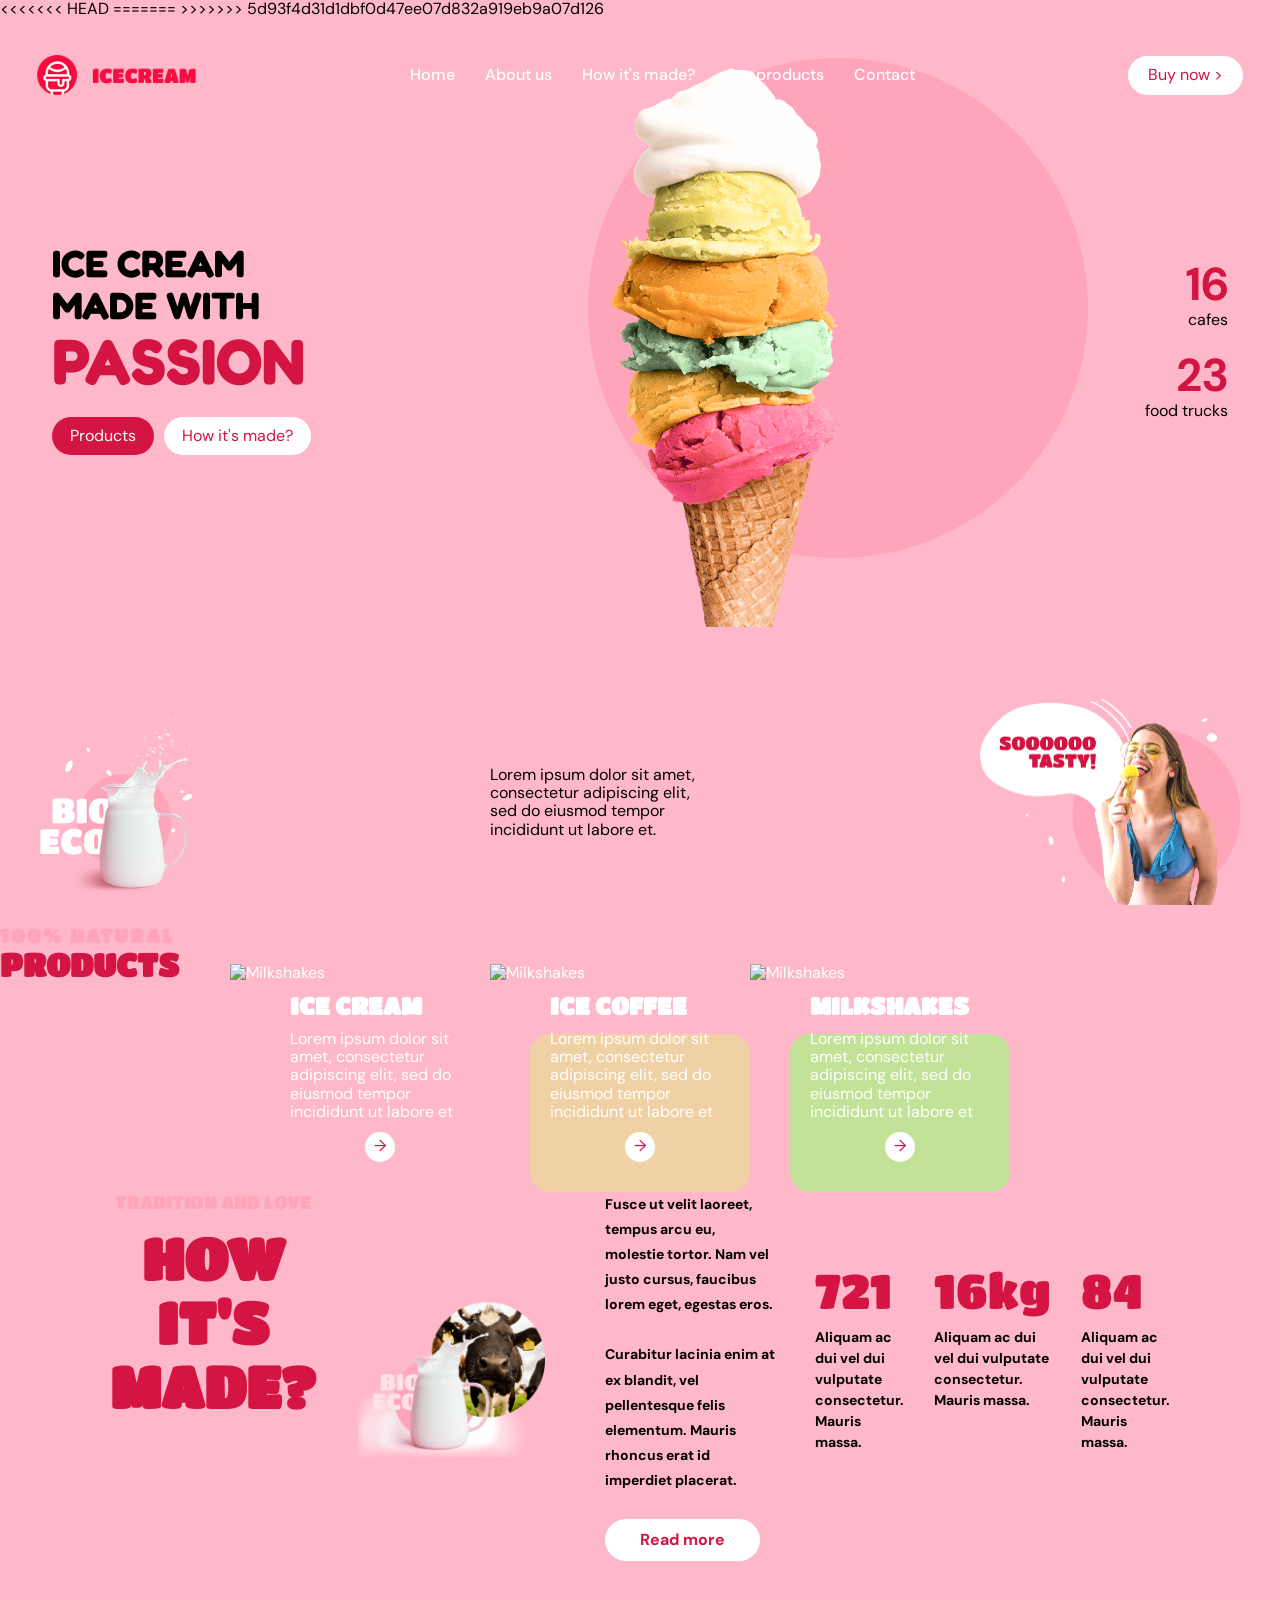
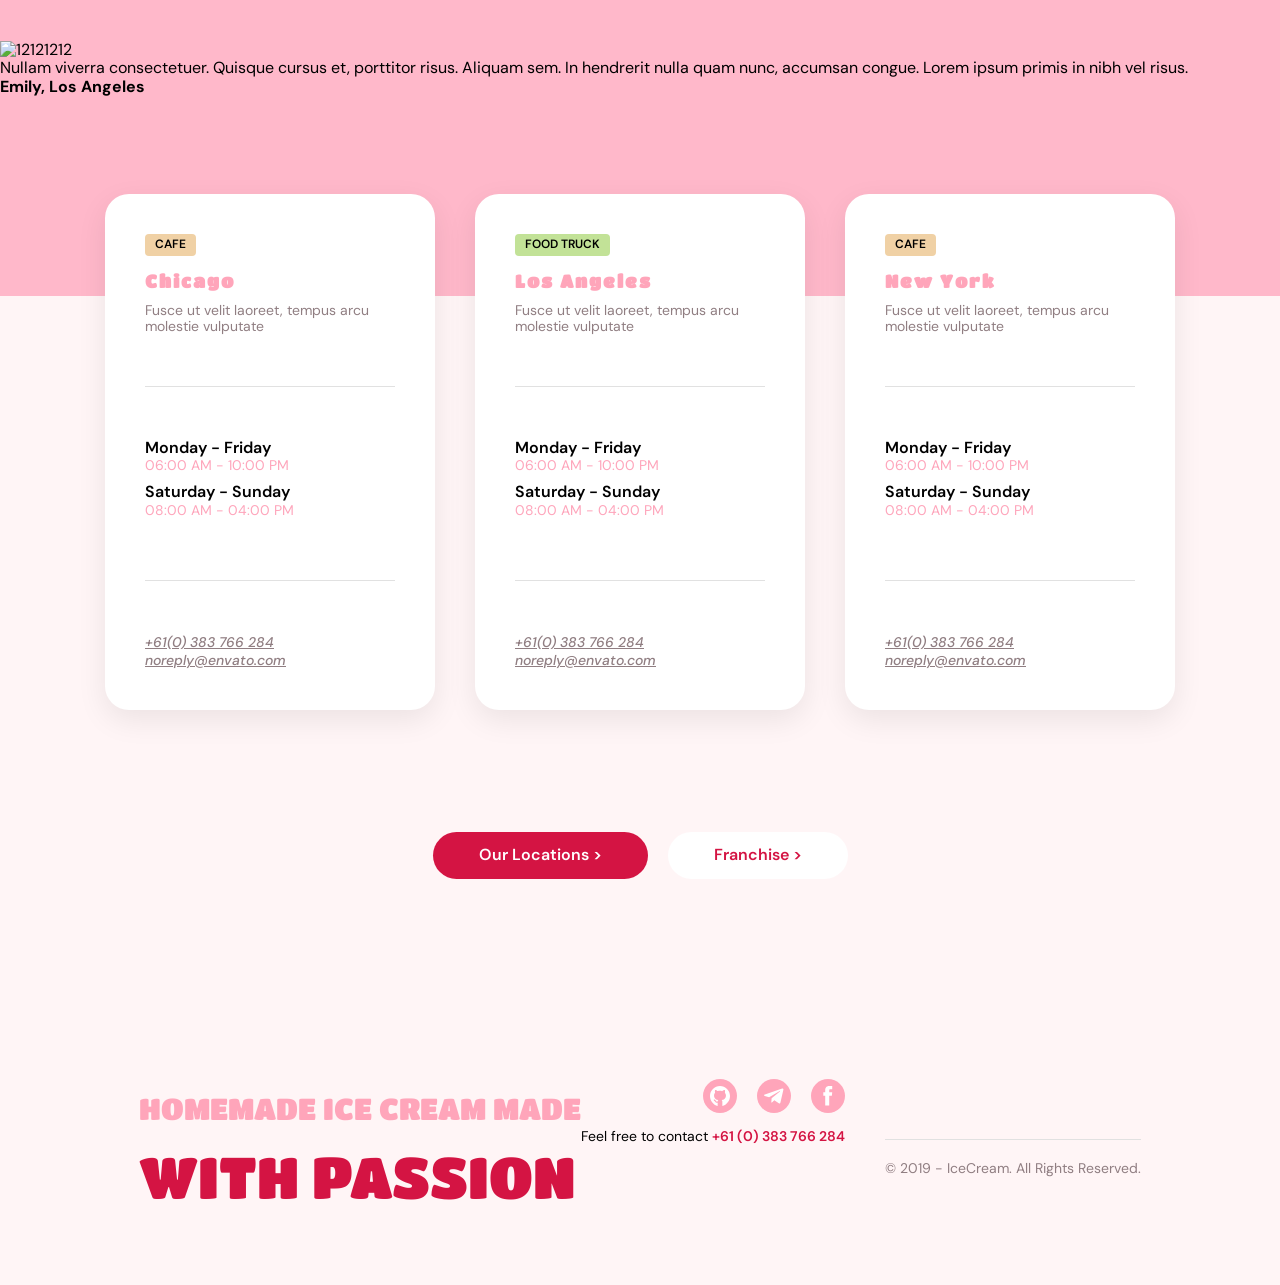
==== commit cd0f816d: "update" ====
--- a/index.html
+++ b/index.html
@@ -1,12 +1,27 @@
 <!DOCTYPE html>
 <html lang="en">
 <head>
+<<<<<<< HEAD
   <meta charset="UTF-8">
   <meta name="viewport" content="width=device-width, initial-scale=1.0">
   <title>IceCream</title>
   <link rel="stylesheet" href="https://cdnjs.cloudflare.com/ajax/libs/modern-normalize/1.0.0/modern-normalize.min.css">
   <link href="https://fonts.googleapis.com/css2?family=Fredoka:wght@400;500;700&family=DM+Sans:wght@400;500&family=Montserrat:wght@400;700&family=Titan+One&display=swap" rel="stylesheet">
   <link rel="stylesheet" href="./css/styles.css">
+=======
+    <meta charset="UTF-8" />
+    <meta name="viewport" content="width=device-width, initial-scale=1.0" />
+    <title>IceCream</title>
+    <!-- normalize -->
+    <link rel="stylesheet" href="https://cdnjs.cloudflare.com/ajax/libs/modern-normalize/1.0.0/modern-normalize.min.css" />
+    <!-- fonts -->
+    <link href="https://fonts.googleapis.com/css2?family=Titan+One&display=swap" rel="stylesheet" />
+    <link
+        href="https://fonts.googleapis.com/css2?family=DM+Sans:ital,opsz,wght@0,9..40,100..1000;1,9..40,100..1000&display=swap"
+        rel="stylesheet" />
+    <!-- styles -->
+    <link rel="stylesheet" href="./css/styles.css" />
+>>>>>>> 5d93f4d31d1dbf0d47ee07d832a919eb9a07d126
 </head>
 <body>
 
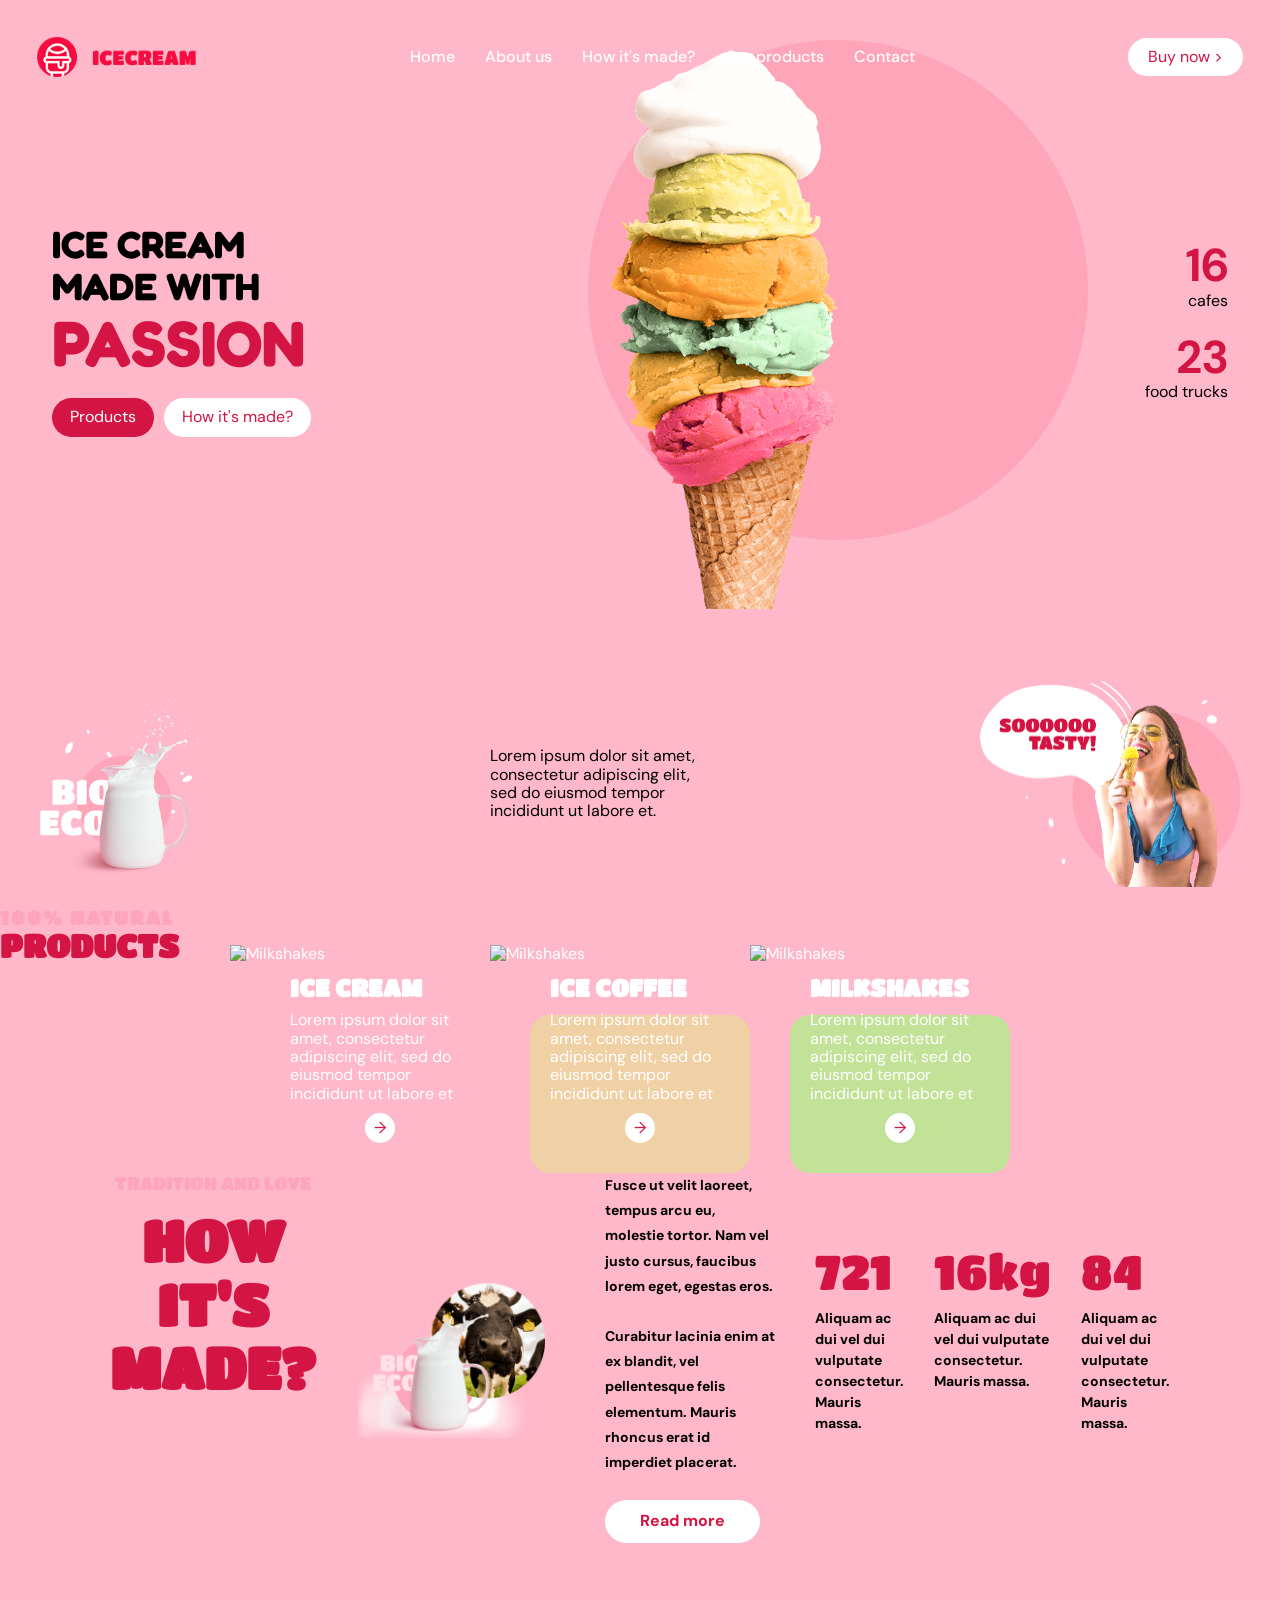
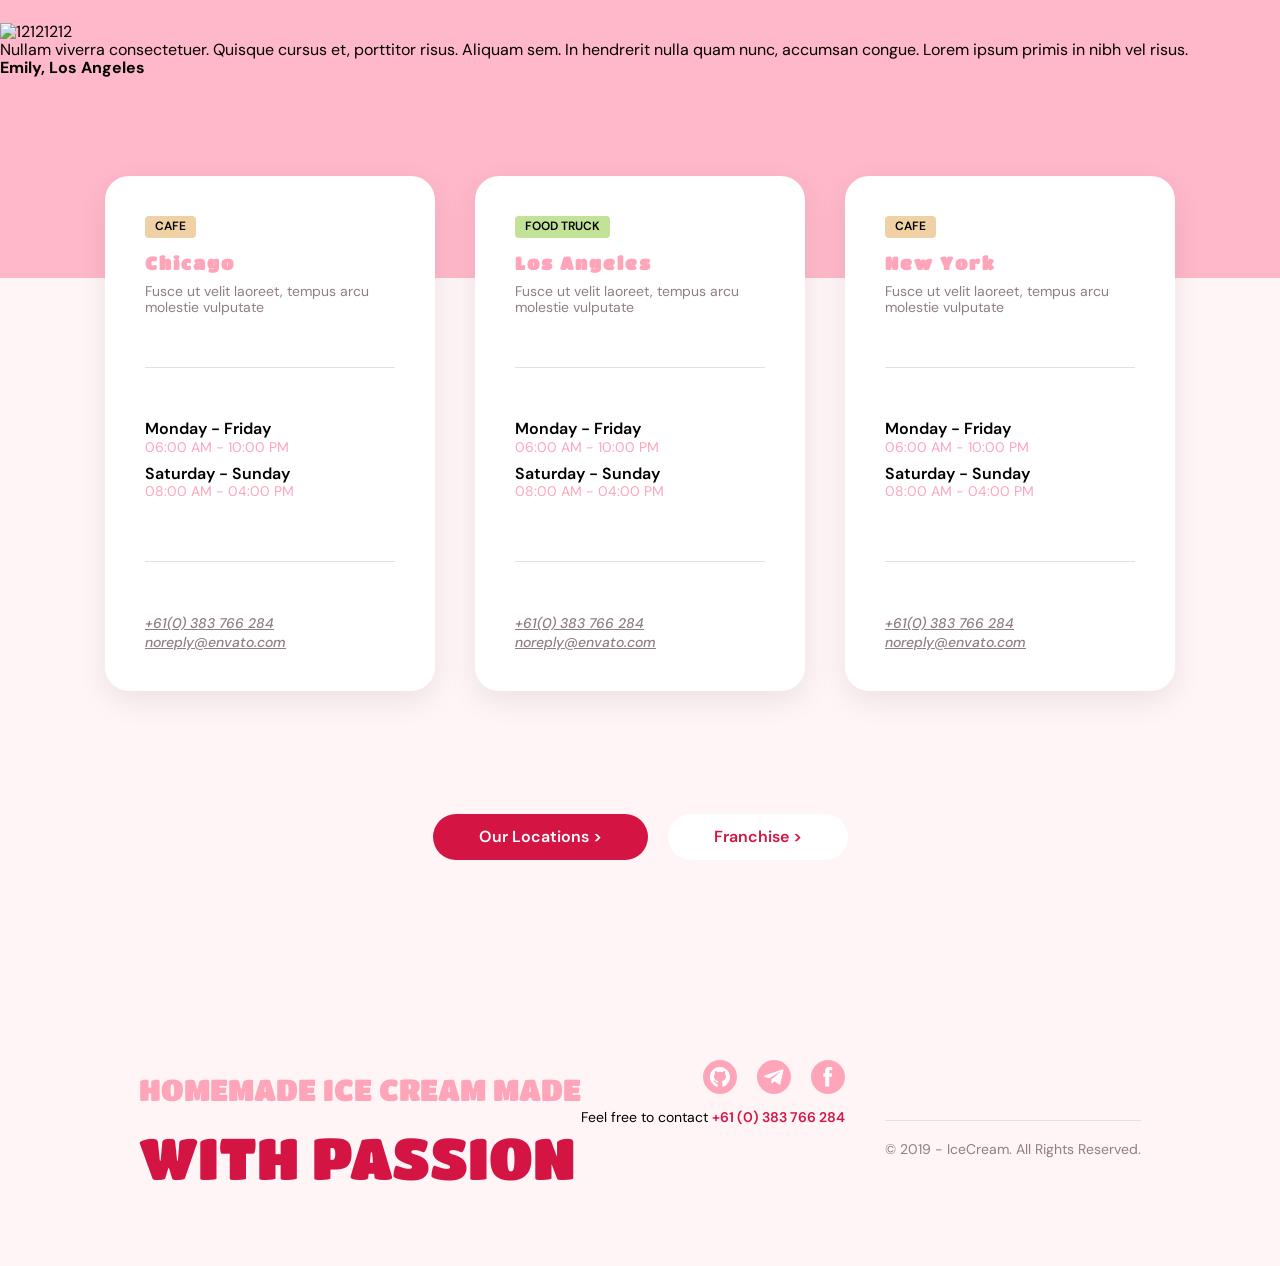
==== commit 4afd3e43: "update" ====
--- a/index.html
+++ b/index.html
@@ -1,14 +1,14 @@
 <!DOCTYPE html>
 <html lang="en">
 <head>
-<<<<<<< HEAD
+
   <meta charset="UTF-8">
   <meta name="viewport" content="width=device-width, initial-scale=1.0">
   <title>IceCream</title>
   <link rel="stylesheet" href="https://cdnjs.cloudflare.com/ajax/libs/modern-normalize/1.0.0/modern-normalize.min.css">
   <link href="https://fonts.googleapis.com/css2?family=Fredoka:wght@400;500;700&family=DM+Sans:wght@400;500&family=Montserrat:wght@400;700&family=Titan+One&display=swap" rel="stylesheet">
   <link rel="stylesheet" href="./css/styles.css">
-=======
+
     <meta charset="UTF-8" />
     <meta name="viewport" content="width=device-width, initial-scale=1.0" />
     <title>IceCream</title>
@@ -21,8 +21,7 @@
         rel="stylesheet" />
     <!-- styles -->
     <link rel="stylesheet" href="./css/styles.css" />
->>>>>>> 5d93f4d31d1dbf0d47ee07d832a919eb9a07d126
-</head>
+
 <body>
 
   <header class="header">
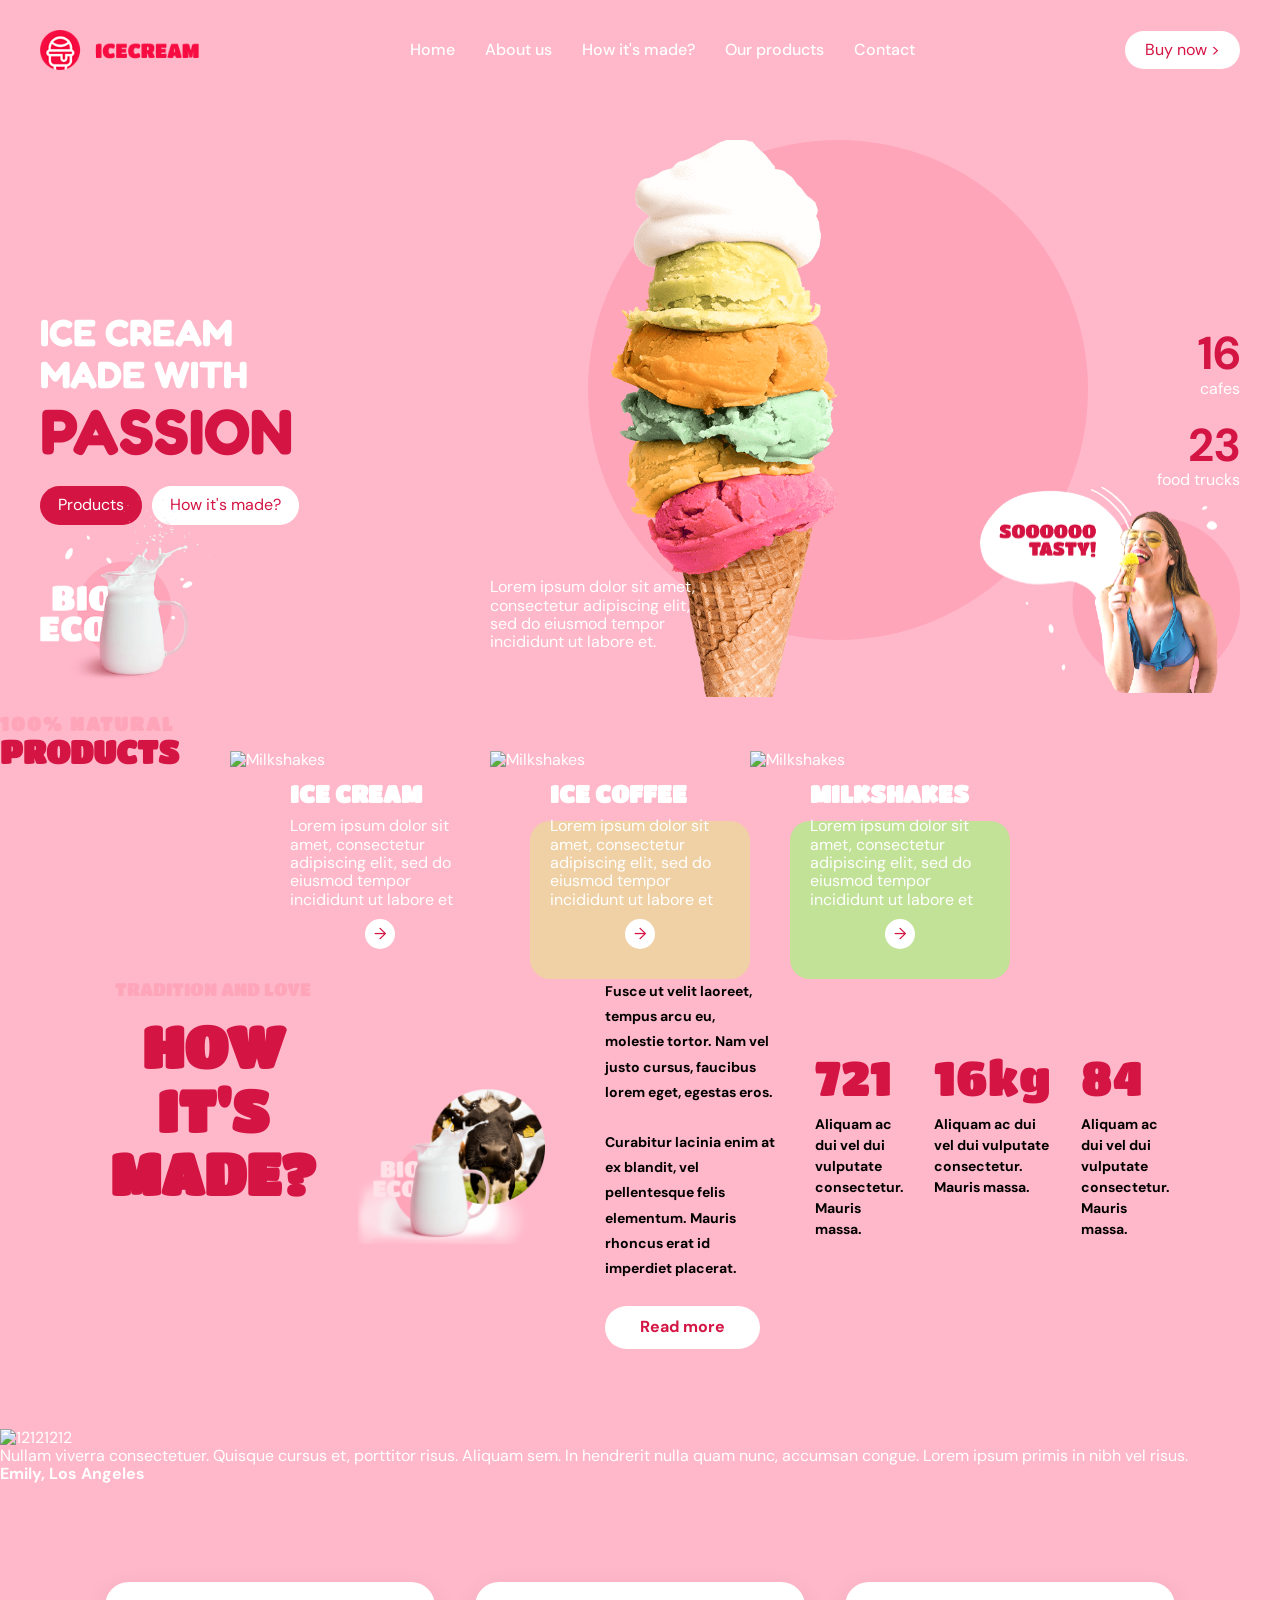
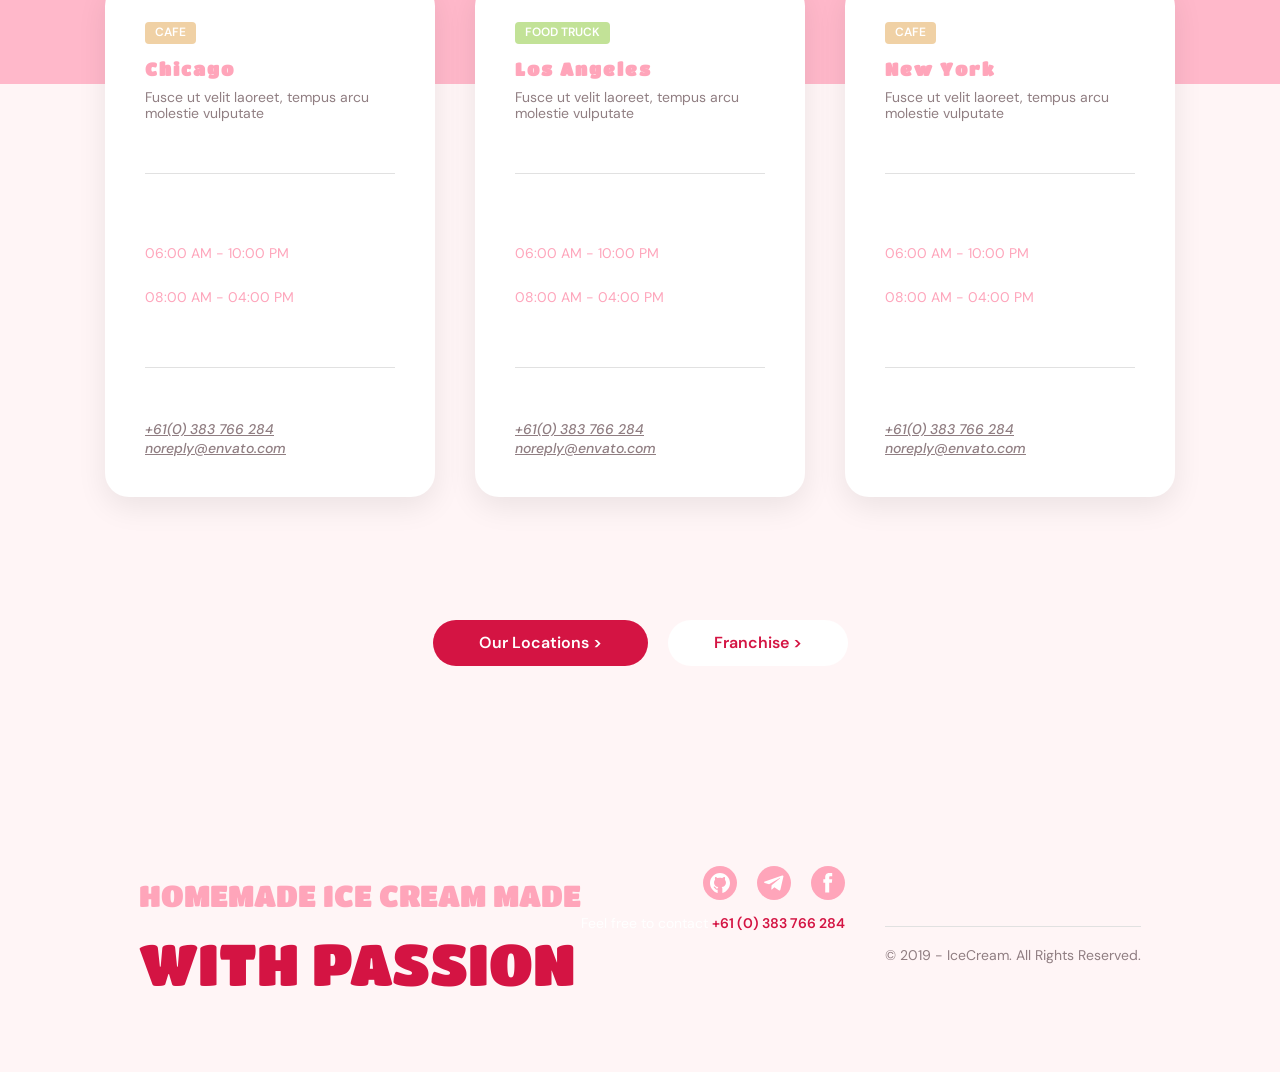
==== commit 2f1e33e6: "Refactor header and hero sections in index.html Refactor header and hero sections for improved struc" ====
--- a/index.html
+++ b/index.html
@@ -24,42 +24,75 @@
 
 <body>
 
-  <header class="header">
-    <a href="#" class="header__logo"><img src="./img/logo.svg" alt="logo"></a>
-    <nav class="header__nav">
-      <ul class="header__list">
-        <li><a href="#" class="header__link">Home</a></li>
-        <li><a href="#" class="header__link">About us</a></li>
-        <li><a href="#" class="header__link">How it's made?</a></li>
-        <li><a href="#" class="header__link">Our products</a></li>
-        <li><a href="#" class="header__link">Contact</a></li>
-      </ul>
-    </nav>
-    <button class="header__btn">Buy now ></button>
-  </header>
-
-  <main class="main">
-
-    <section class="hero">
-      <section class="hero__content">
-        <h2 class="hero__title">ICE CREAM <br> MADE WITH <br> <span class="hero__accent">PASSION</span></h2>
-        <div class="hero__buttons">
-          <button class="hero__btn hero__btn--primary">Products</button>
-          <button class="hero__btn hero__btn--secondary">How it's made?</button>
+    <header class="header">
+      <a href="#" class="header__logo">
+        <img src="./img/logo.svg" alt="logo" />
+      </a>
+
+      <nav class="header__nav">
+        <ul class="header__list">
+          <li class="header__item">
+            <a href="#" class="header__link">Home</a>
+          </li>
+          <li class="header__item">
+            <a href="#" class="header__link">About us</a>
+          </li>
+          <li class="header__item">
+            <a href="#" class="header__link">How it's made?</a>
+          </li>
+          <li class="header__item">
+            <a href="#" class="header__link">Our products</a>
+          </li>
+          <li class="header__item">
+            <a href="#" class="header__link">Contact</a>
+          </li>
+        </ul>
+      </nav>
+
+      <button class="header__btn">Buy now ></button>
+    </header>
+
+    <main class="main">
+      <section class="hero">
+        <div class="hero__content">
+          <h2 class="hero__title">
+            ICE CREAM <br />
+            MADE WITH <br />
+            <span class="hero__accent">PASSION</span>
+          </h2>
+
+          <div class="hero__buttons">
+            <button class="hero__btn hero__btn--primary">Products</button>
+            <button class="hero__btn hero__btn--secondary">
+              How it's made?
+            </button>
+          </div>
+        </div>
+
+        <div class="hero__image">
+          <img src="./img/icecream.svg" alt="" />
+        </div>
+
+        <div class="hero__stats">
+          <p class="hero__stat"><span>16</span> cafes</p>
+          <p class="hero__stat"><span>23</span> food trucks</p>
         </div>
       </section>
-      <div class="hero__image"><img src="./img/icecream.svg" alt=""></div>
-      <section class="hero__stats">
-        <p class="hero__stat"><span>16</span> cafes</p>
-        <p class="hero__stat"><span>23</span> food trucks</p>
+
+      <section class="hero-bottom">
+        <div class="hero-bottom__milk">
+          <img src="./img/milk.svg" alt="" />
+        </div>
+
+        <p class="hero-bottom__text">
+          Lorem ipsum dolor sit amet, consectetur adipiscing elit, sed do
+          eiusmod tempor incididunt ut labore et.
+        </p>
+
+        <div class="hero-bottom__girl">
+          <img src="./img/girl.svg" alt="" />
+        </div>
       </section>
-    </section>
-
-    <section class="hero-bottom">
-      <div class="hero-bottom__milk"><img src="./img/milk.svg" alt=""></div>
-      <p class="hero-bottom__text">Lorem ipsum dolor sit amet, consectetur adipiscing elit, sed do eiusmod tempor incididunt ut labore et.</p>
-      <div class="hero-bottom__girl"><img src="./img/girl.svg" alt=""></div>
-    </section>
 
 <h3>100% NATURAL</h3>
 <h1>PRODUCTS</h1>
--- a/css/styles.css
+++ b/css/styles.css
@@ -27,17 +27,7 @@
   --color-food-truck: #c2e297;
 }
 
-body {
-  font-family: "DM Sans", sans-serif;
-  margin: 0;
-  color: var(--color-text-primary);
-}
-
-.container {
-  max-width: 1200px;
-  margin: 0 auto;
-  padding: 0 15px;
-}
+/* ================= BASE ================= */
 
 * {
   margin: 0;
@@ -47,15 +37,8 @@
 
 body {
   font-family: "DM Sans", sans-serif;
-  background: #ffb8ca;
-  color: #fff;
-  font-family: "DM Sans", sans-serif;
-    margin: 0;
-    color: var(--color-text-primary);
-}
-ul{
-  list-style: none;
-  padding: 0;
+  background: var(--color-bg-color);
+  color: var(--color-white);
 }
 
 img {
@@ -76,18 +59,15 @@
 /* ================= HEADER ================= */
 
 .header {
-  position: absolute;
   display: flex;
   align-items: center;
   justify-content: space-between;
-  padding: 37px ;
-  z-index: 100;
+  padding: 30px 40px;
 }
 
 .header__logo img {
   height: 40px;
 }
-
 
 .header__list {
   display: flex;
@@ -121,11 +101,11 @@
   display: flex;
   align-items: center;
   justify-content: space-between;
-  padding: 52px;
+  padding: 40px;
   position: relative;
 }
 
-/* коло */
+
 .hero::before {
   content: "";
   position: absolute;
@@ -208,6 +188,10 @@
   justify-content: space-between;
   padding: 20px 40px;
   gap: 20px;
+
+  margin-top: -220px; 
+  position: relative;
+  z-index: 2;
 }
 
 .hero-bottom__text {
@@ -216,10 +200,12 @@
 
 .hero-bottom__milk img {
   width: 180px;
+  margin-top: -50px; 
 }
 
 .hero-bottom__girl img {
   width: 260px;
+  margin-top: -50px; 
 }
 
 @media (max-width: 1200px) {
@@ -409,7 +395,7 @@
     max-width: 100%;
     font-size: 14px;
   }
-} 
+}
 /* ======================================= KIRA STYLES ======================================= */
 /* ============= LOCATION ============= */
 .fill {
--- a/css/styles.css
+++ b/css/styles.css
@@ -27,17 +27,7 @@
   --color-food-truck: #c2e297;
 }
 
-body {
-  font-family: "DM Sans", sans-serif;
-  margin: 0;
-  color: var(--color-text-primary);
-}
-
-.container {
-  max-width: 1200px;
-  margin: 0 auto;
-  padding: 0 15px;
-}
+/* ================= BASE ================= */
 
 * {
   margin: 0;
@@ -47,15 +37,8 @@
 
 body {
   font-family: "DM Sans", sans-serif;
-  background: #ffb8ca;
-  color: #fff;
-  font-family: "DM Sans", sans-serif;
-    margin: 0;
-    color: var(--color-text-primary);
-}
-ul{
-  list-style: none;
-  padding: 0;
+  background: var(--color-bg-color);
+  color: var(--color-white);
 }
 
 img {
@@ -76,18 +59,15 @@
 /* ================= HEADER ================= */
 
 .header {
-  position: absolute;
   display: flex;
   align-items: center;
   justify-content: space-between;
-  padding: 37px ;
-  z-index: 100;
+  padding: 30px 40px;
 }
 
 .header__logo img {
   height: 40px;
 }
-
 
 .header__list {
   display: flex;
@@ -121,11 +101,11 @@
   display: flex;
   align-items: center;
   justify-content: space-between;
-  padding: 52px;
+  padding: 40px;
   position: relative;
 }
 
-/* коло */
+
 .hero::before {
   content: "";
   position: absolute;
@@ -208,6 +188,10 @@
   justify-content: space-between;
   padding: 20px 40px;
   gap: 20px;
+
+  margin-top: -220px; 
+  position: relative;
+  z-index: 2;
 }
 
 .hero-bottom__text {
@@ -216,10 +200,12 @@
 
 .hero-bottom__milk img {
   width: 180px;
+  margin-top: -50px; 
 }
 
 .hero-bottom__girl img {
   width: 260px;
+  margin-top: -50px; 
 }
 
 @media (max-width: 1200px) {
@@ -409,7 +395,7 @@
     max-width: 100%;
     font-size: 14px;
   }
-} 
+}
 /* ======================================= KIRA STYLES ======================================= */
 /* ============= LOCATION ============= */
 .fill {
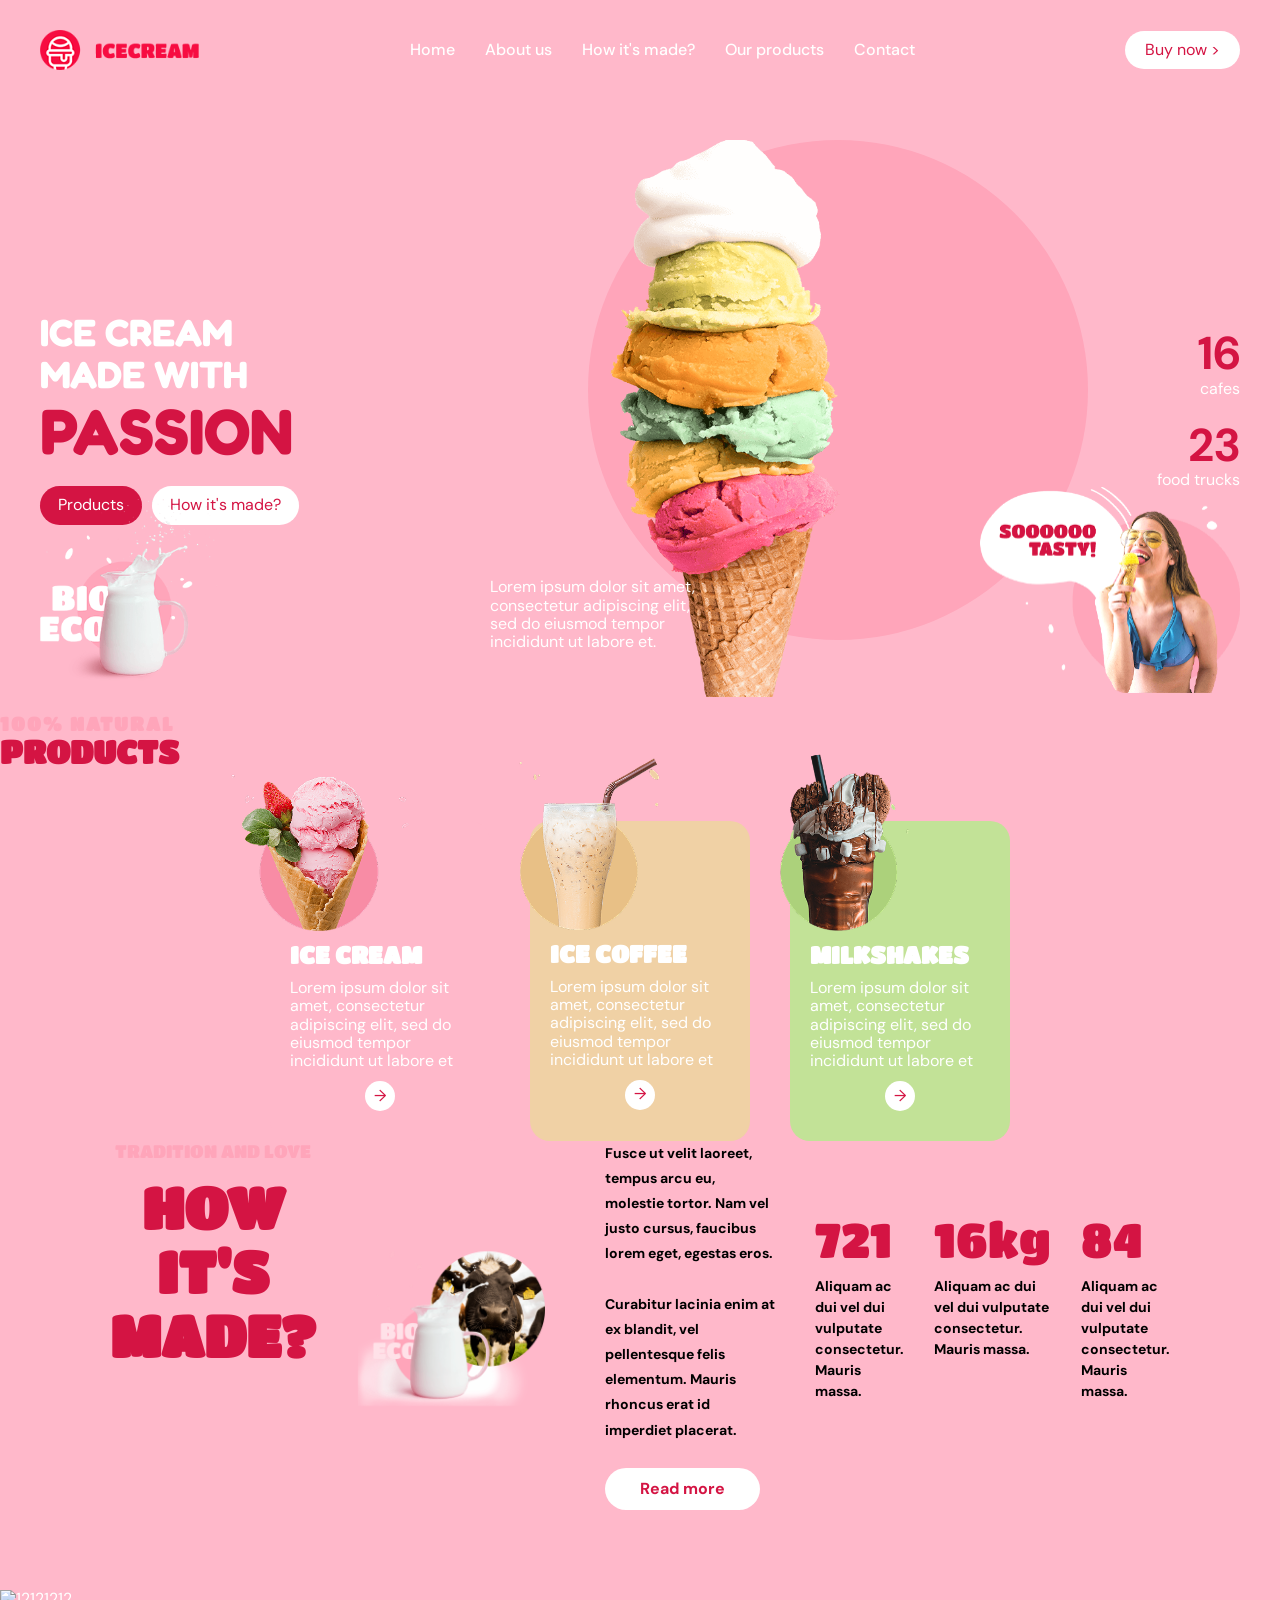
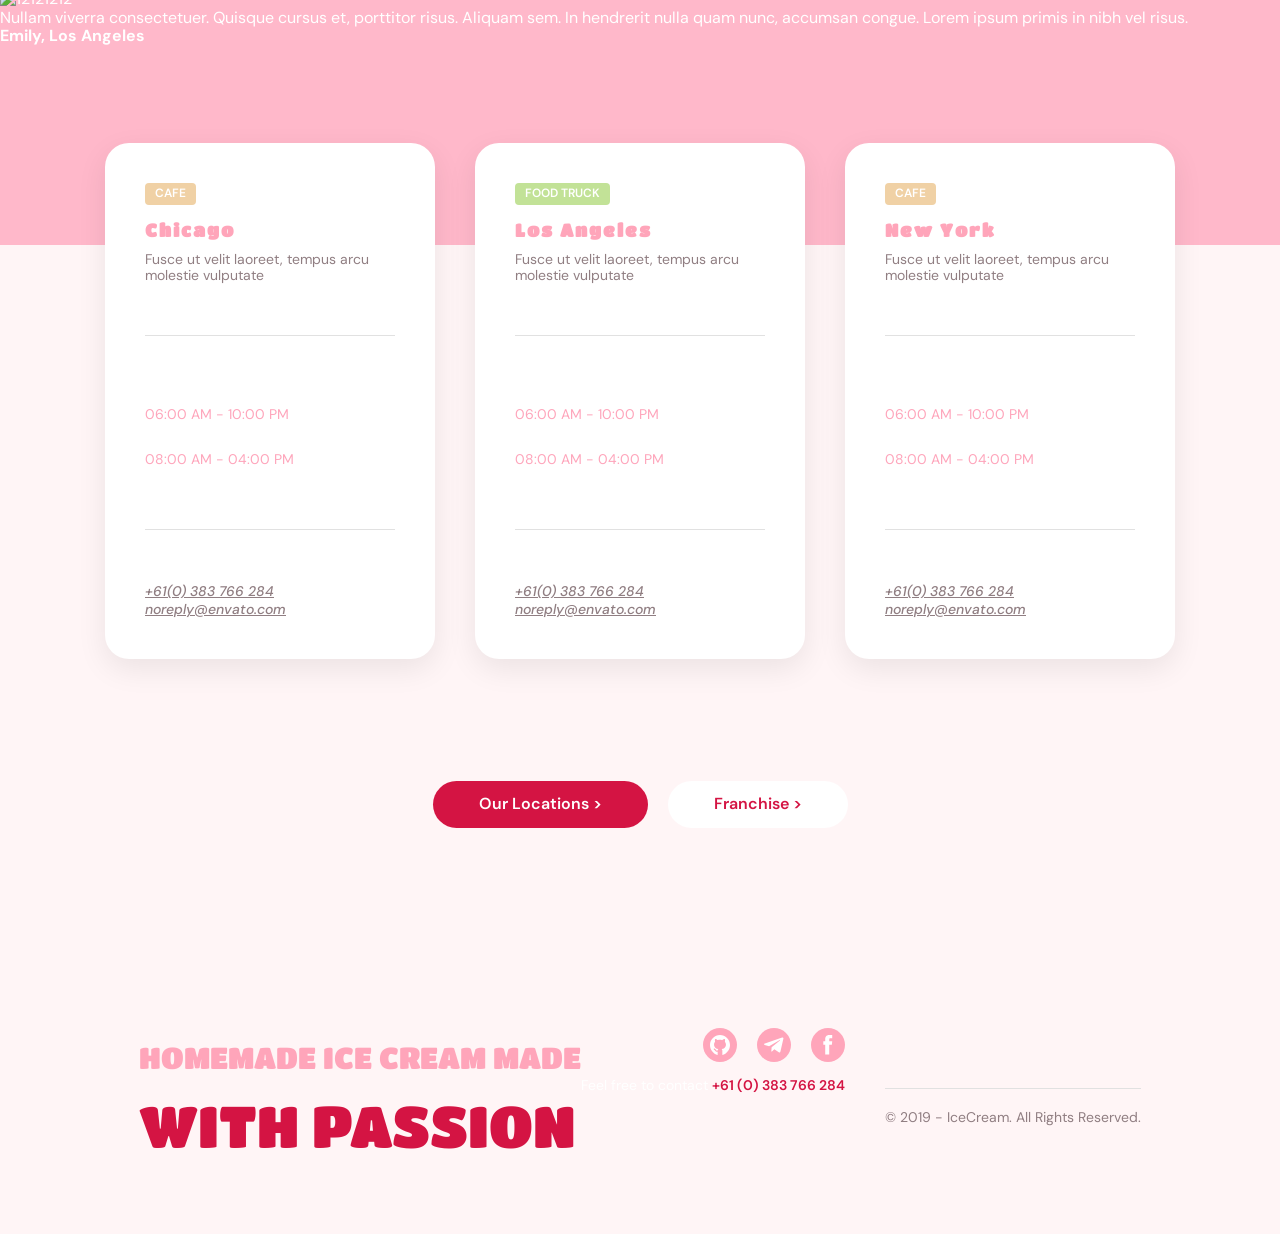
==== commit d11a08d7: "update" ====
--- a/index.html
+++ b/index.html
@@ -21,78 +21,45 @@
         rel="stylesheet" />
     <!-- styles -->
     <link rel="stylesheet" href="./css/styles.css" />
-
+</head>
 <body>
 
-    <header class="header">
-      <a href="#" class="header__logo">
-        <img src="./img/logo.svg" alt="logo" />
-      </a>
-
-      <nav class="header__nav">
-        <ul class="header__list">
-          <li class="header__item">
-            <a href="#" class="header__link">Home</a>
-          </li>
-          <li class="header__item">
-            <a href="#" class="header__link">About us</a>
-          </li>
-          <li class="header__item">
-            <a href="#" class="header__link">How it's made?</a>
-          </li>
-          <li class="header__item">
-            <a href="#" class="header__link">Our products</a>
-          </li>
-          <li class="header__item">
-            <a href="#" class="header__link">Contact</a>
-          </li>
-        </ul>
-      </nav>
-
-      <button class="header__btn">Buy now ></button>
-    </header>
-
-    <main class="main">
-      <section class="hero">
-        <div class="hero__content">
-          <h2 class="hero__title">
-            ICE CREAM <br />
-            MADE WITH <br />
-            <span class="hero__accent">PASSION</span>
-          </h2>
-
-          <div class="hero__buttons">
-            <button class="hero__btn hero__btn--primary">Products</button>
-            <button class="hero__btn hero__btn--secondary">
-              How it's made?
-            </button>
-          </div>
-        </div>
-
-        <div class="hero__image">
-          <img src="./img/icecream.svg" alt="" />
-        </div>
-
-        <div class="hero__stats">
-          <p class="hero__stat"><span>16</span> cafes</p>
-          <p class="hero__stat"><span>23</span> food trucks</p>
+  <header class="header">
+    <a href="#" class="header__logo"><img src="./img/logo.svg" alt="logo"></a>
+    <nav class="header__nav">
+      <ul class="header__list">
+        <li><a href="#" class="header__link">Home</a></li>
+        <li><a href="#" class="header__link">About us</a></li>
+        <li><a href="#" class="header__link">How it's made?</a></li>
+        <li><a href="#" class="header__link">Our products</a></li>
+        <li><a href="#" class="header__link">Contact</a></li>
+      </ul>
+    </nav>
+    <button class="header__btn">Buy now ></button>
+  </header>
+
+  <main class="main">
+
+    <section class="hero">
+      <section class="hero__content">
+        <h2 class="hero__title">ICE CREAM <br> MADE WITH <br> <span class="hero__accent">PASSION</span></h2>
+        <div class="hero__buttons">
+          <button class="hero__btn hero__btn--primary">Products</button>
+          <button class="hero__btn hero__btn--secondary">How it's made?</button>
         </div>
       </section>
-
-      <section class="hero-bottom">
-        <div class="hero-bottom__milk">
-          <img src="./img/milk.svg" alt="" />
-        </div>
-
-        <p class="hero-bottom__text">
-          Lorem ipsum dolor sit amet, consectetur adipiscing elit, sed do
-          eiusmod tempor incididunt ut labore et.
-        </p>
-
-        <div class="hero-bottom__girl">
-          <img src="./img/girl.svg" alt="" />
-        </div>
+      <div class="hero__image"><img src="./img/icecream.svg" alt=""></div>
+      <section class="hero__stats">
+        <p class="hero__stat"><span>16</span> cafes</p>
+        <p class="hero__stat"><span>23</span> food trucks</p>
       </section>
+    </section>
+
+    <section class="hero-bottom">
+      <div class="hero-bottom__milk"><img src="./img/milk.svg" alt=""></div>
+      <p class="hero-bottom__text">Lorem ipsum dolor sit amet, consectetur adipiscing elit, sed do eiusmod tempor incididunt ut labore et.</p>
+      <div class="hero-bottom__girl"><img src="./img/girl.svg" alt=""></div>
+    </section>
 
 <h3>100% NATURAL</h3>
 <h1>PRODUCTS</h1>
@@ -101,7 +68,7 @@
 
   <ul class="icecream-card">
     <li class="ice-card"><img class="products__img" src="./img/ice-cream.png"
-        srcset="images/ice-cream.png 1x, images/ice-cream@2x.png 2x" alt="Milkshakes"></li>
+        srcset="./img/ice-cream.png 1x, ./img/ice-cream@2x.png 2x" alt="Milkshakes"></li>
     <li class="ice-card">
       <h2>ICE CREAM</h2>
     </li>
@@ -115,7 +82,7 @@
 
   <ul class="icecoffee-card">
     <li class="ice-card"><img class="products__img" src="./img/ice-coffee.png"
-        srcset="images/ice-coffee.png 1x, images/ice-coffee@2x.png 2x" alt="Milkshakes"></li>
+        srcset="./img/ice-coffee.png 1x, ./img/ice-coffee@2x.png 2x" alt="Milkshakes"></li>
     <li class="ice-card">
       <h2>ICE COFFEE</h2>
     </li>
@@ -129,7 +96,7 @@
 
   <ul class="milkshake-card">
     <li class="ice-card"><img class="products__img" src="./img/milkshake.png"
-        srcset="images/milkshake.png 1x, images/milkshake@2x.png 2x" alt="Milkshakes"></li>
+        srcset="./img/milkshake.png 1x, ./imggit add . && git commit -m "update" && git push/milkshake@2x.png 2x" alt="Milkshakes"></li>
     <li class="ice-card">
       <h2>MILKSHAKES</h2>
     </li>
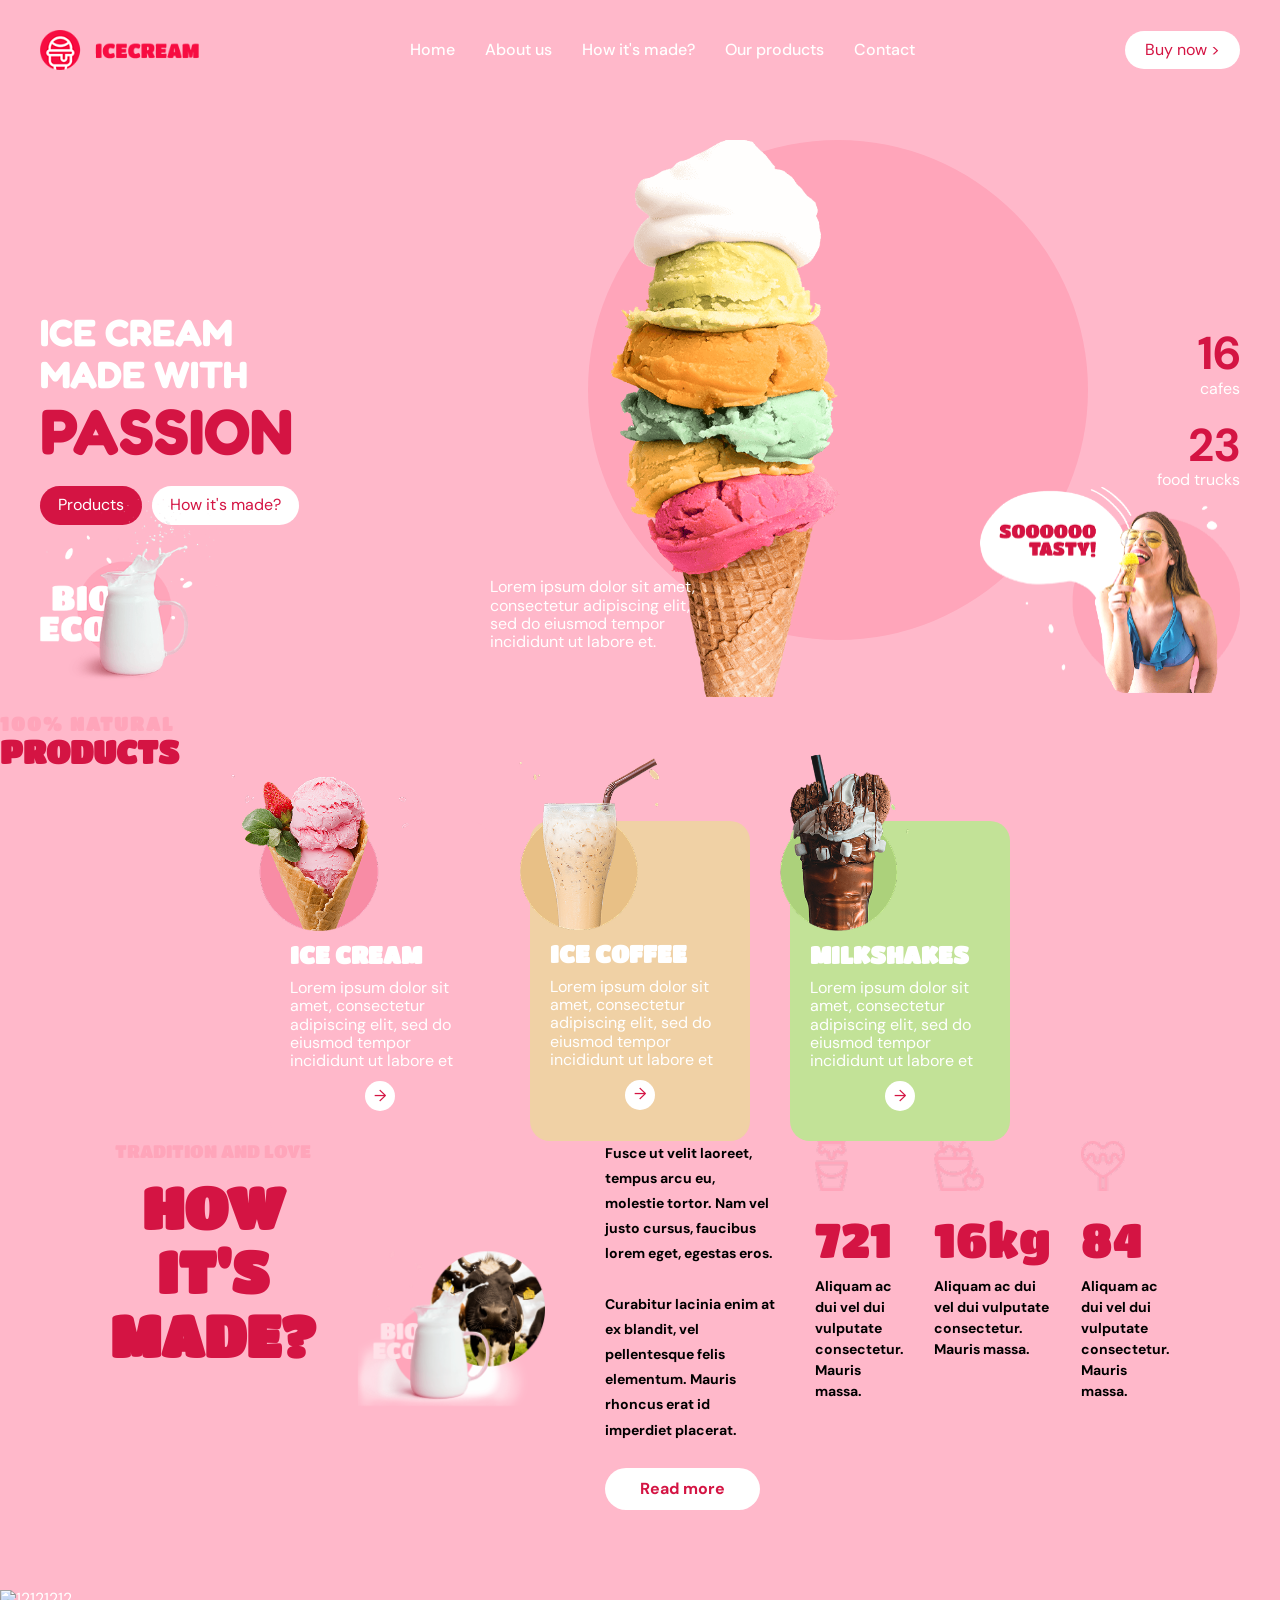
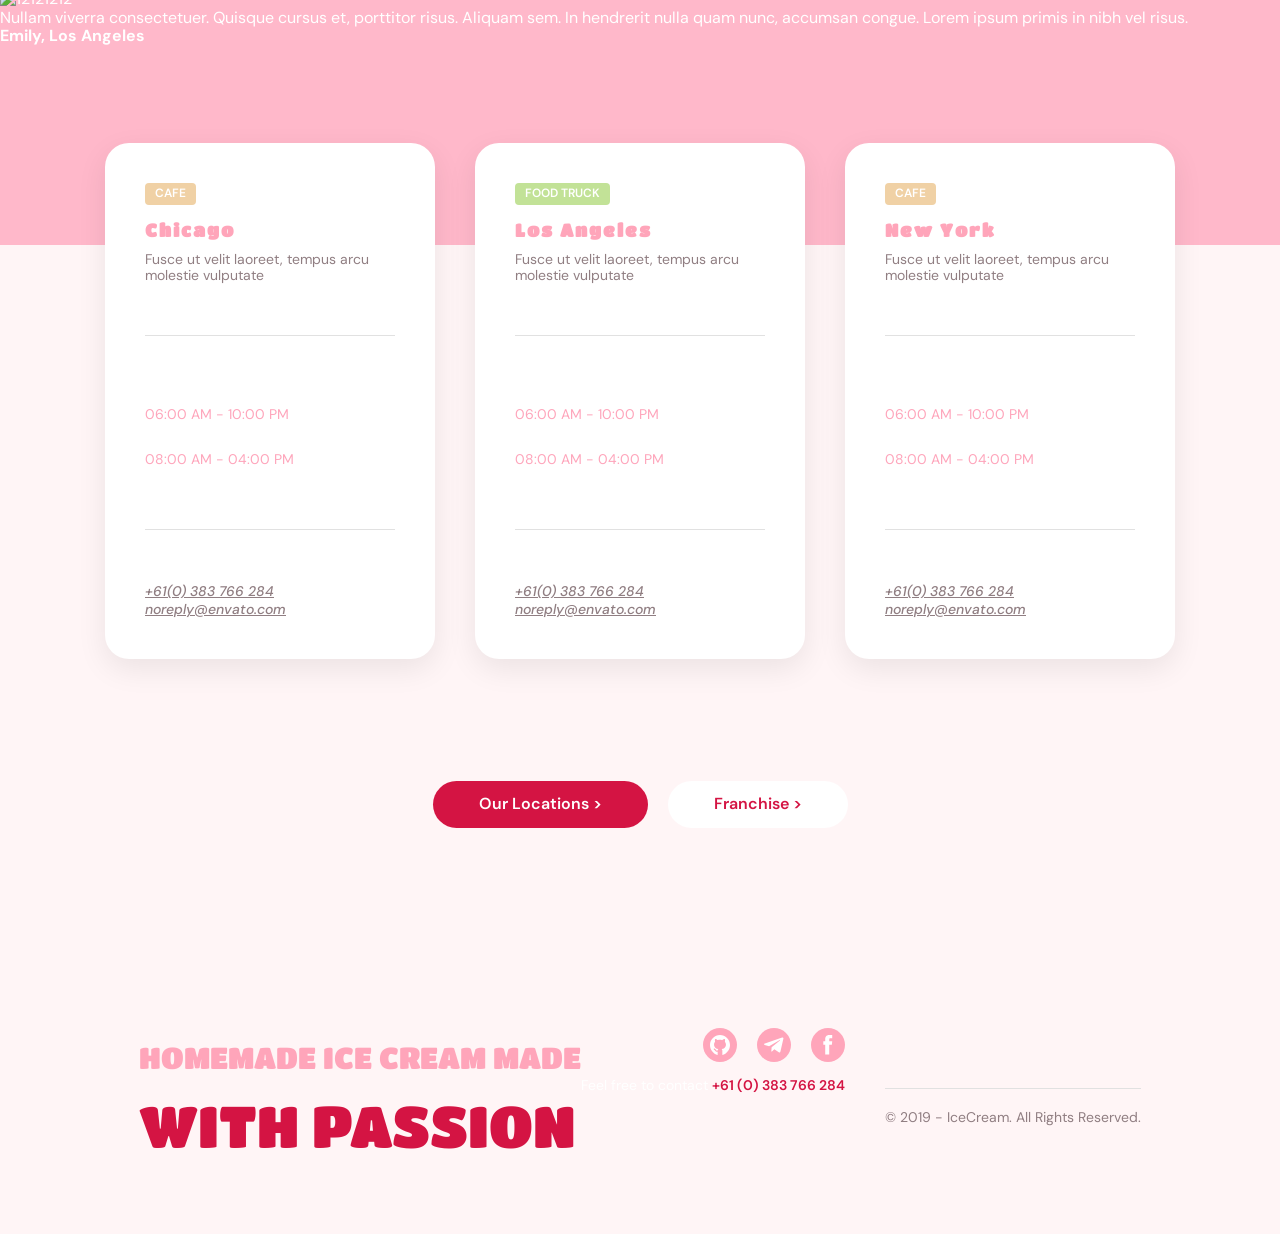
==== commit 898220e9: "Update index.html" ====
--- a/index.html
+++ b/index.html
@@ -21,45 +21,78 @@
         rel="stylesheet" />
     <!-- styles -->
     <link rel="stylesheet" href="./css/styles.css" />
-</head>
+
 <body>
 
-  <header class="header">
-    <a href="#" class="header__logo"><img src="./img/logo.svg" alt="logo"></a>
-    <nav class="header__nav">
-      <ul class="header__list">
-        <li><a href="#" class="header__link">Home</a></li>
-        <li><a href="#" class="header__link">About us</a></li>
-        <li><a href="#" class="header__link">How it's made?</a></li>
-        <li><a href="#" class="header__link">Our products</a></li>
-        <li><a href="#" class="header__link">Contact</a></li>
-      </ul>
-    </nav>
-    <button class="header__btn">Buy now ></button>
-  </header>
-
-  <main class="main">
-
-    <section class="hero">
-      <section class="hero__content">
-        <h2 class="hero__title">ICE CREAM <br> MADE WITH <br> <span class="hero__accent">PASSION</span></h2>
-        <div class="hero__buttons">
-          <button class="hero__btn hero__btn--primary">Products</button>
-          <button class="hero__btn hero__btn--secondary">How it's made?</button>
+    <header class="header">
+      <a href="#" class="header__logo">
+        <img src="./img/logo.svg" alt="logo" />
+      </a>
+
+      <nav class="header__nav">
+        <ul class="header__list">
+          <li class="header__item">
+            <a href="#" class="header__link">Home</a>
+          </li>
+          <li class="header__item">
+            <a href="#" class="header__link">About us</a>
+          </li>
+          <li class="header__item">
+            <a href="#" class="header__link">How it's made?</a>
+          </li>
+          <li class="header__item">
+            <a href="#" class="header__link">Our products</a>
+          </li>
+          <li class="header__item">
+            <a href="#" class="header__link">Contact</a>
+          </li>
+        </ul>
+      </nav>
+
+      <button class="header__btn">Buy now ></button>
+    </header>
+
+    <main class="main">
+      <section class="hero">
+        <div class="hero__content">
+          <h2 class="hero__title">
+            ICE CREAM <br />
+            MADE WITH <br />
+            <span class="hero__accent">PASSION</span>
+          </h2>
+
+          <div class="hero__buttons">
+            <button class="hero__btn hero__btn--primary">Products</button>
+            <button class="hero__btn hero__btn--secondary">
+              How it's made?
+            </button>
+          </div>
+        </div>
+
+        <div class="hero__image">
+          <img src="./img/icecream.svg" alt="" />
+        </div>
+
+        <div class="hero__stats">
+          <p class="hero__stat"><span>16</span> cafes</p>
+          <p class="hero__stat"><span>23</span> food trucks</p>
         </div>
       </section>
-      <div class="hero__image"><img src="./img/icecream.svg" alt=""></div>
-      <section class="hero__stats">
-        <p class="hero__stat"><span>16</span> cafes</p>
-        <p class="hero__stat"><span>23</span> food trucks</p>
+
+      <section class="hero-bottom">
+        <div class="hero-bottom__milk">
+          <img src="./img/milk.svg" alt="" />
+        </div>
+
+        <p class="hero-bottom__text">
+          Lorem ipsum dolor sit amet, consectetur adipiscing elit, sed do
+          eiusmod tempor incididunt ut labore et.
+        </p>
+
+        <div class="hero-bottom__girl">
+          <img src="./img/girl.svg" alt="" />
+        </div>
       </section>
-    </section>
-
-    <section class="hero-bottom">
-      <div class="hero-bottom__milk"><img src="./img/milk.svg" alt=""></div>
-      <p class="hero-bottom__text">Lorem ipsum dolor sit amet, consectetur adipiscing elit, sed do eiusmod tempor incididunt ut labore et.</p>
-      <div class="hero-bottom__girl"><img src="./img/girl.svg" alt=""></div>
-    </section>
 
 <h3>100% NATURAL</h3>
 <h1>PRODUCTS</h1>
@@ -68,7 +101,7 @@
 
   <ul class="icecream-card">
     <li class="ice-card"><img class="products__img" src="./img/ice-cream.png"
-        srcset="./img/ice-cream.png 1x, ./img/ice-cream@2x.png 2x" alt="Milkshakes"></li>
+        srcset="img/ice-cream.png 1x, images/ice-cream@2x.png 2x" alt="Milkshakes"></li>
     <li class="ice-card">
       <h2>ICE CREAM</h2>
     </li>
@@ -82,7 +115,7 @@
 
   <ul class="icecoffee-card">
     <li class="ice-card"><img class="products__img" src="./img/ice-coffee.png"
-        srcset="./img/ice-coffee.png 1x, ./img/ice-coffee@2x.png 2x" alt="Milkshakes"></li>
+        srcset="img/ice-coffee.png 1x, img/ice-coffee@2x.png 2x" alt="Milkshakes"></li>
     <li class="ice-card">
       <h2>ICE COFFEE</h2>
     </li>
@@ -96,7 +129,7 @@
 
   <ul class="milkshake-card">
     <li class="ice-card"><img class="products__img" src="./img/milkshake.png"
-        srcset="./img/milkshake.png 1x, ./imggit add . && git commit -m "update" && git push/milkshake@2x.png 2x" alt="Milkshakes"></li>
+        srcset="img/milkshake.png 1x, img/milkshake@2x.png 2x" alt="Milkshakes"></li>
     <li class="ice-card">
       <h2>MILKSHAKES</h2>
     </li>
@@ -129,17 +162,17 @@
         </section>
         <section class="hm__stats">
           <div class="hm__item">
-            <img src="./images/icon1.png" srcset="./images/icon1@2x.png 2x" alt="" class="hm__icon">
+            <img src="./img/icon1.png" srcset="./img/icon1@2x.png 2x" alt="" class="hm__icon">
             <span class="hm__val">721</span>
             <p class="hm__stat-txt">Aliquam ac dui vel dui vulputate consectetur. Mauris massa.</p>
           </div>
           <div class="hm__item">
-            <img src="./images/icon2.png" srcset="./images/icon2@2x.png 2x" alt="" class="hm__icon">
+            <img src="./img/icon2.png" srcset="./img/icon2@2x.png 2x" alt="" class="hm__icon">
             <span class="hm__val">16kg</span>
             <p class="hm__stat-txt">Aliquam ac dui vel dui vulputate consectetur. Mauris massa.</p>
           </div>
           <div class="hm__item">
-            <img src="./images/icon3.png" srcset="./images/icon3@2x.png 2x" alt="" class="hm__icon">
+            <img src="./img/icon3.png" srcset="./img/icon3@2x.png 2x" alt="" class="hm__icon">
             <span class="hm__val">84</span>
             <p class="hm__stat-txt">Aliquam ac dui vel dui vulputate consectetur. Mauris massa.</p>
           </div>
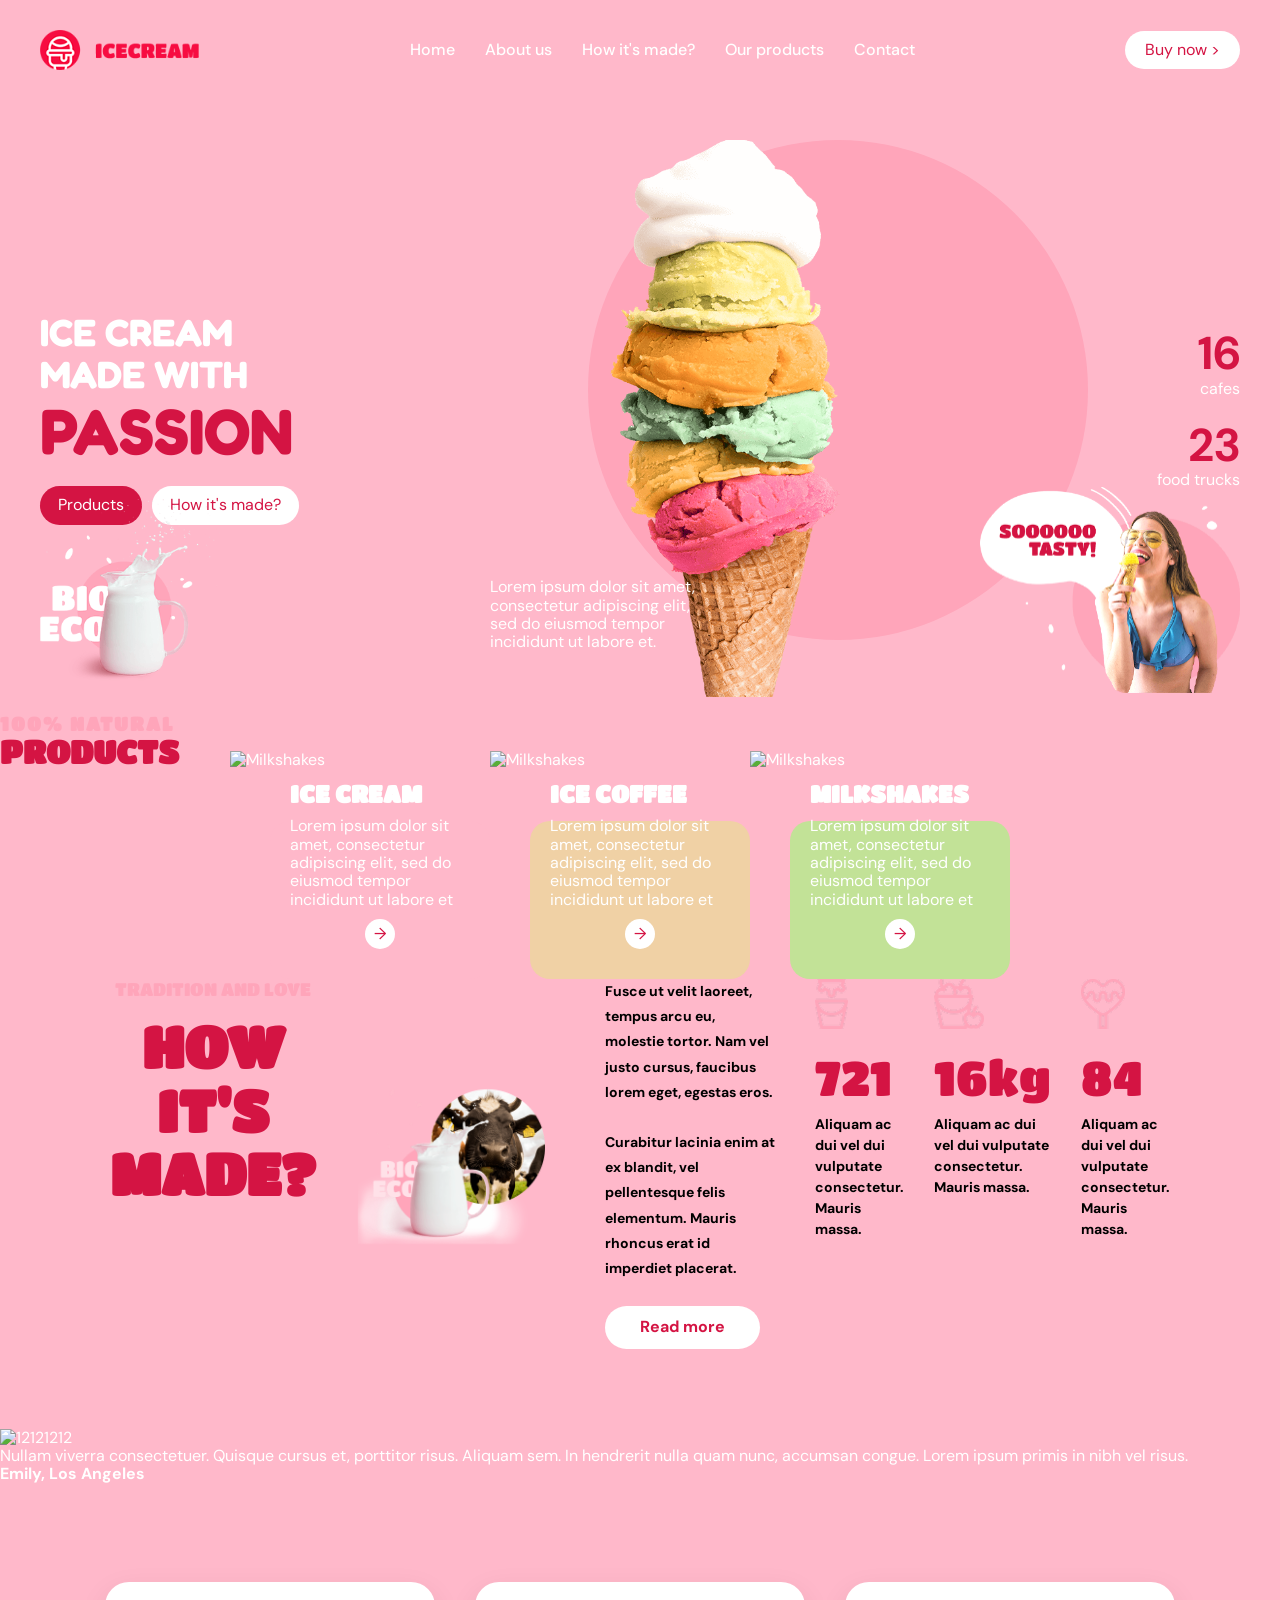
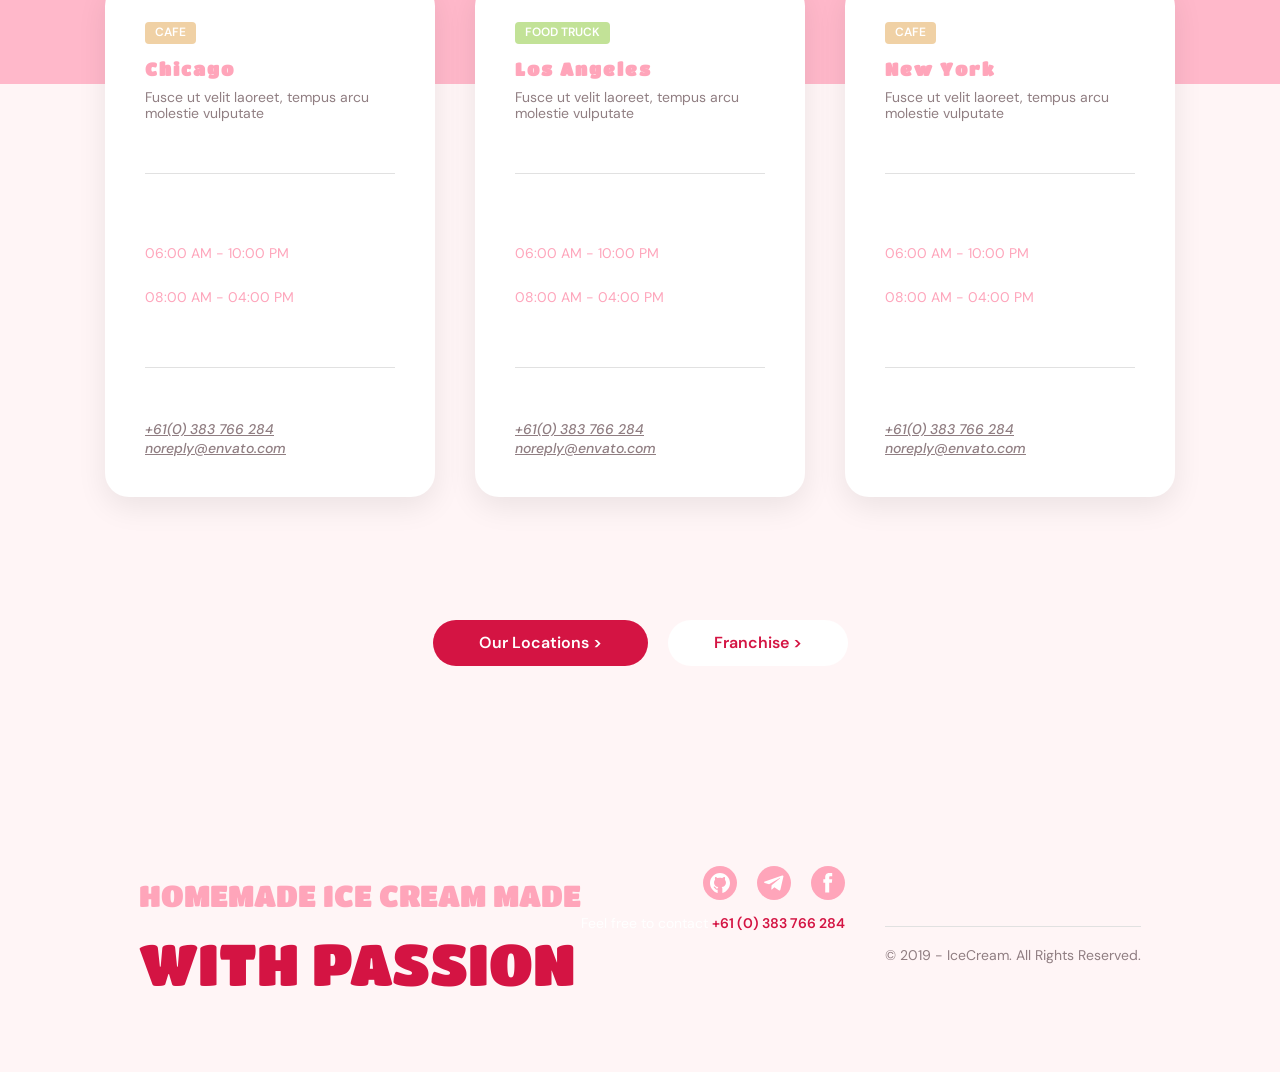
==== commit 0667b9d2: "update" ====
--- a/index.html
+++ b/index.html
@@ -21,7 +21,7 @@
         rel="stylesheet" />
     <!-- styles -->
     <link rel="stylesheet" href="./css/styles.css" />
-
+</head>
 <body>
 
     <header class="header">
@@ -101,7 +101,7 @@
 
   <ul class="icecream-card">
     <li class="ice-card"><img class="products__img" src="./img/ice-cream.png"
-        srcset="img/ice-cream.png 1x, images/ice-cream@2x.png 2x" alt="Milkshakes"></li>
+        srcset="images/ice-cream.png 1x, images/ice-cream@2x.png 2x" alt="Milkshakes"></li>
     <li class="ice-card">
       <h2>ICE CREAM</h2>
     </li>
@@ -115,7 +115,7 @@
 
   <ul class="icecoffee-card">
     <li class="ice-card"><img class="products__img" src="./img/ice-coffee.png"
-        srcset="img/ice-coffee.png 1x, img/ice-coffee@2x.png 2x" alt="Milkshakes"></li>
+        srcset="images/ice-coffee.png 1x, images/ice-coffee@2x.png 2x" alt="Milkshakes"></li>
     <li class="ice-card">
       <h2>ICE COFFEE</h2>
     </li>
@@ -129,7 +129,7 @@
 
   <ul class="milkshake-card">
     <li class="ice-card"><img class="products__img" src="./img/milkshake.png"
-        srcset="img/milkshake.png 1x, img/milkshake@2x.png 2x" alt="Milkshakes"></li>
+        srcset="images/milkshake.png 1x, images/milkshake@2x.png 2x" alt="Milkshakes"></li>
     <li class="ice-card">
       <h2>MILKSHAKES</h2>
     </li>
